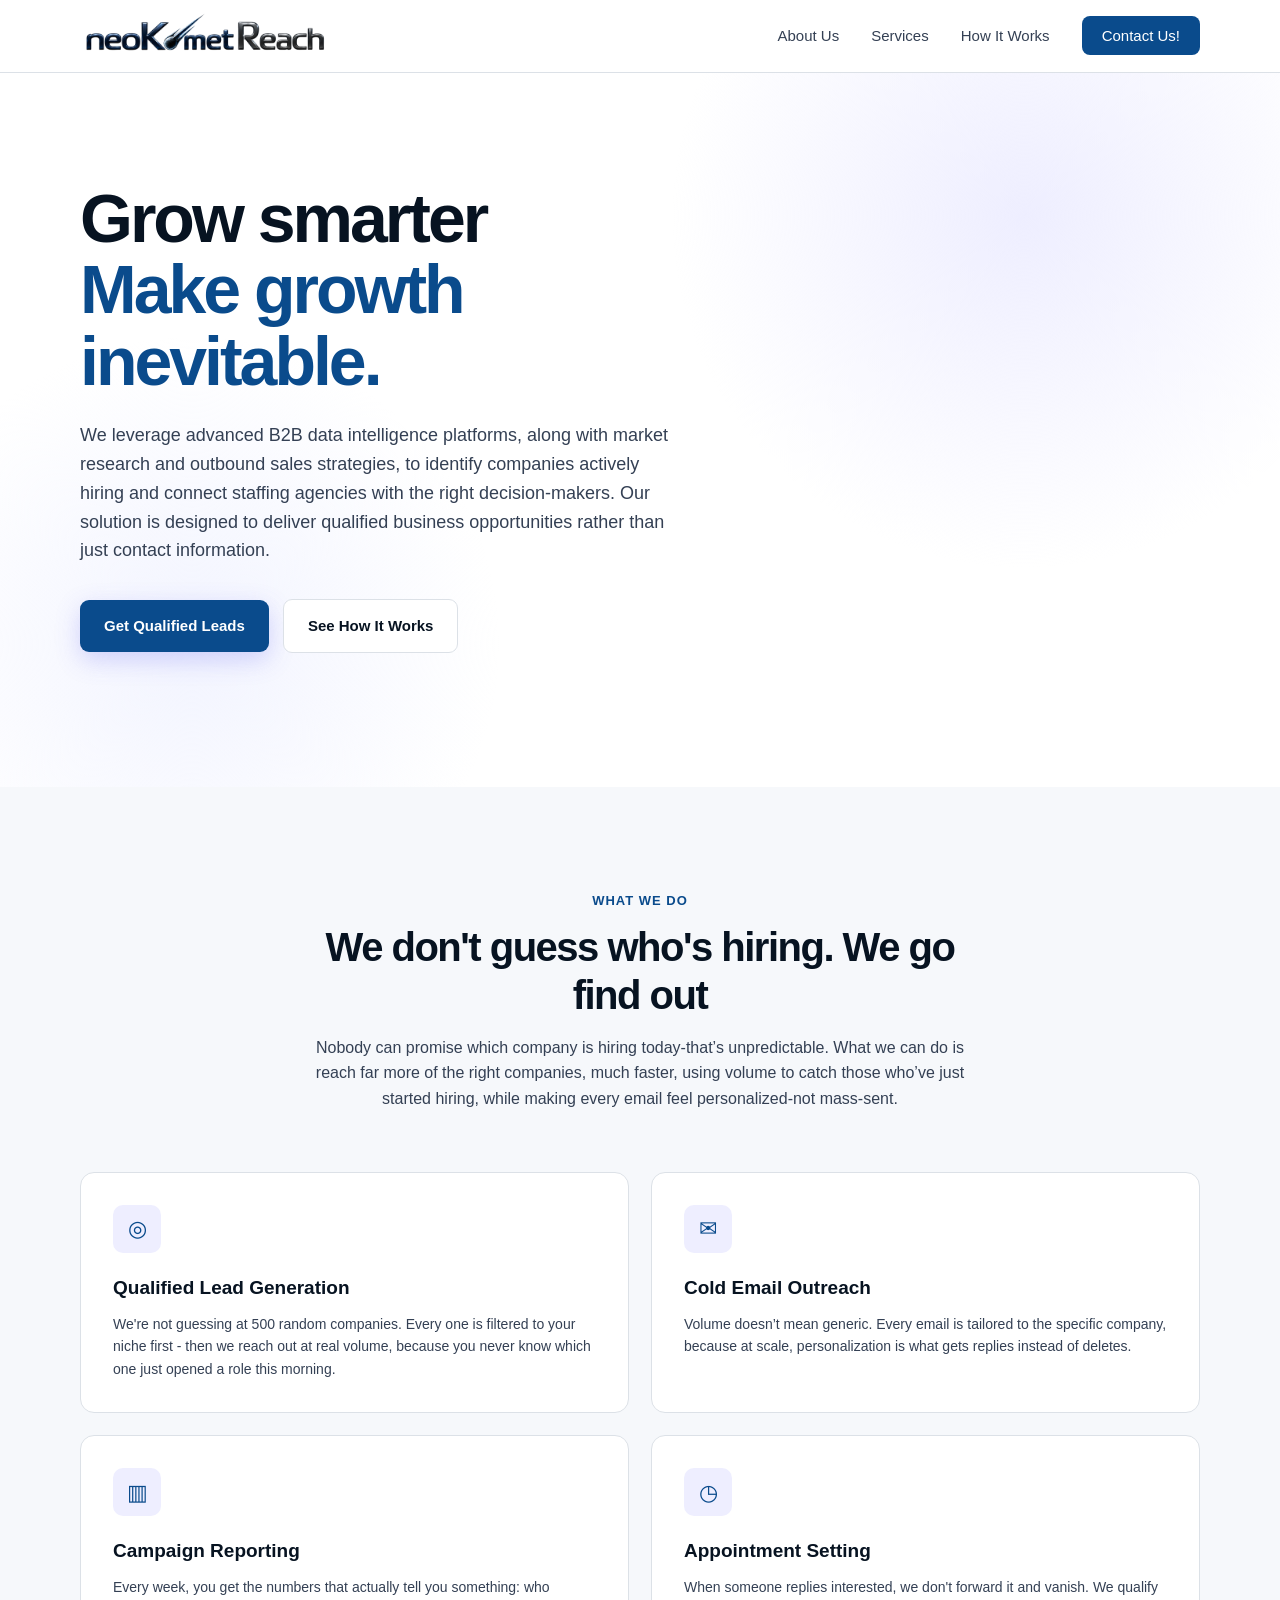
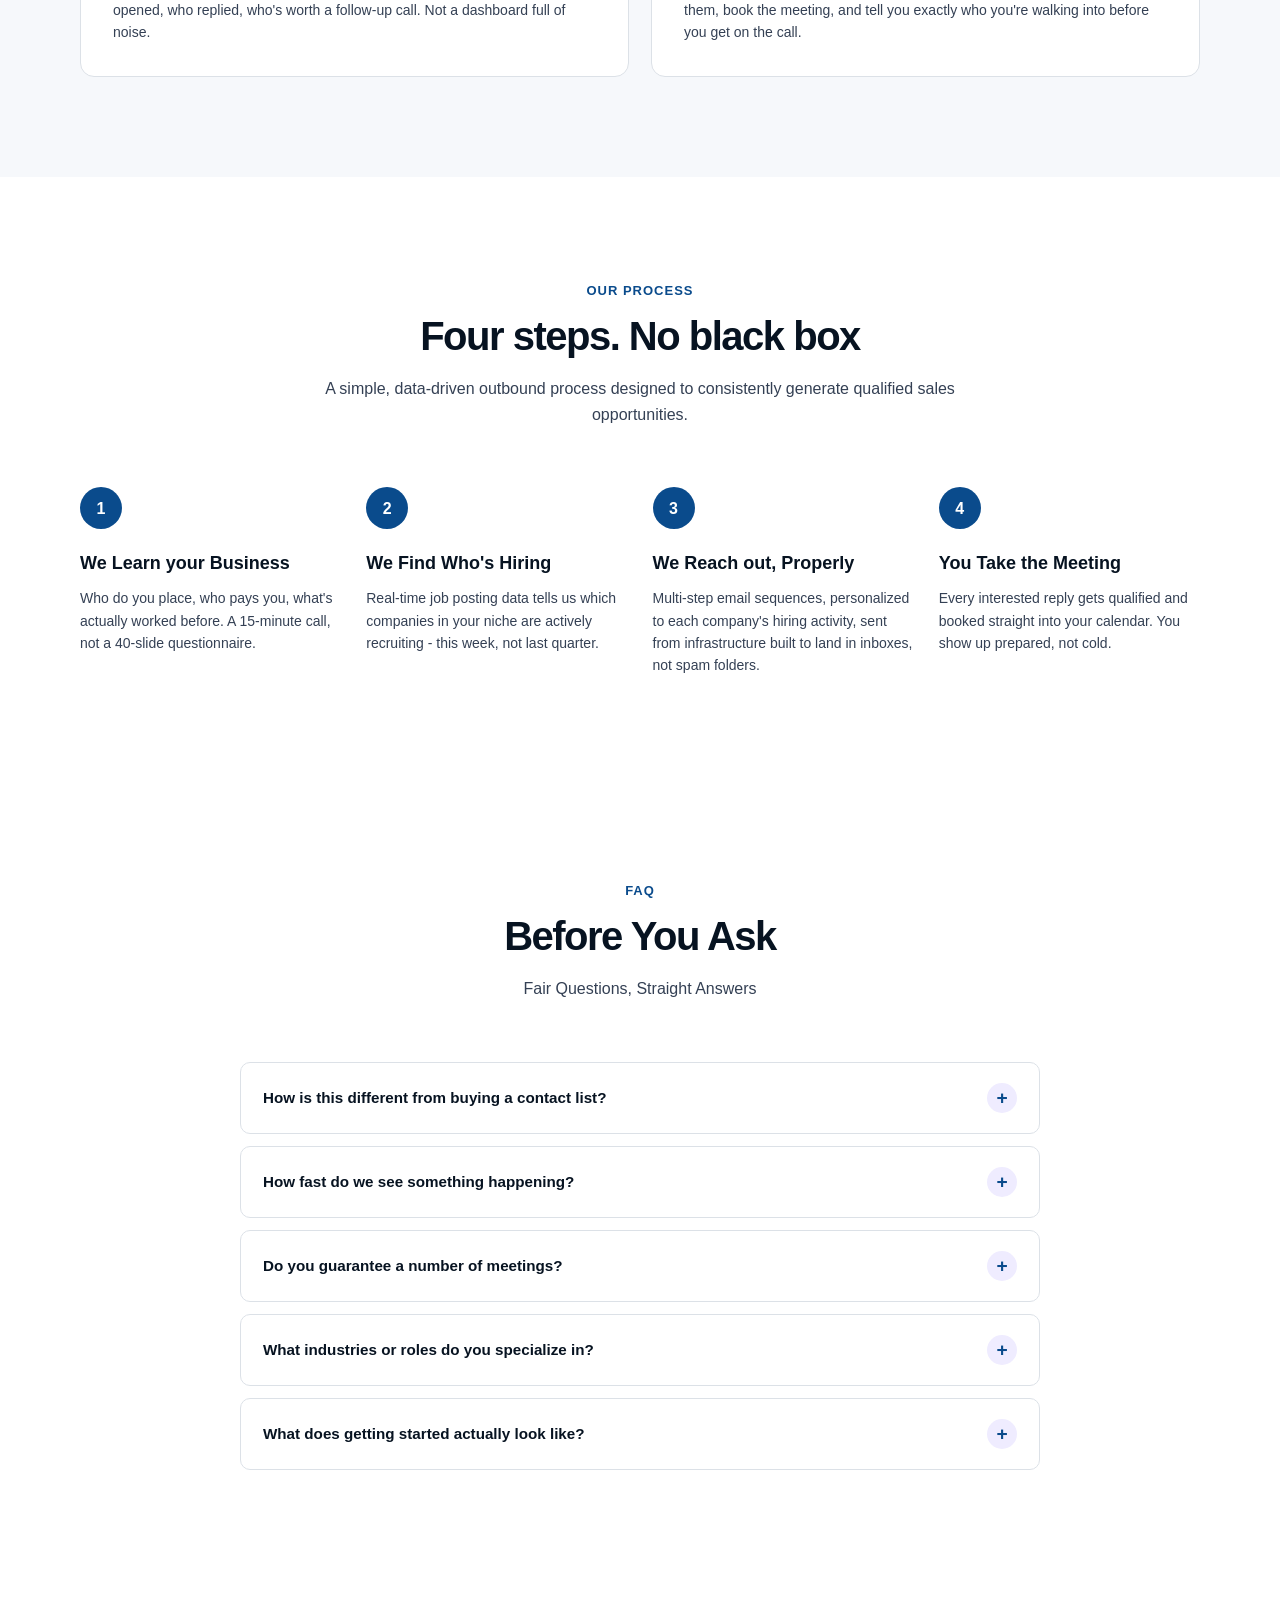
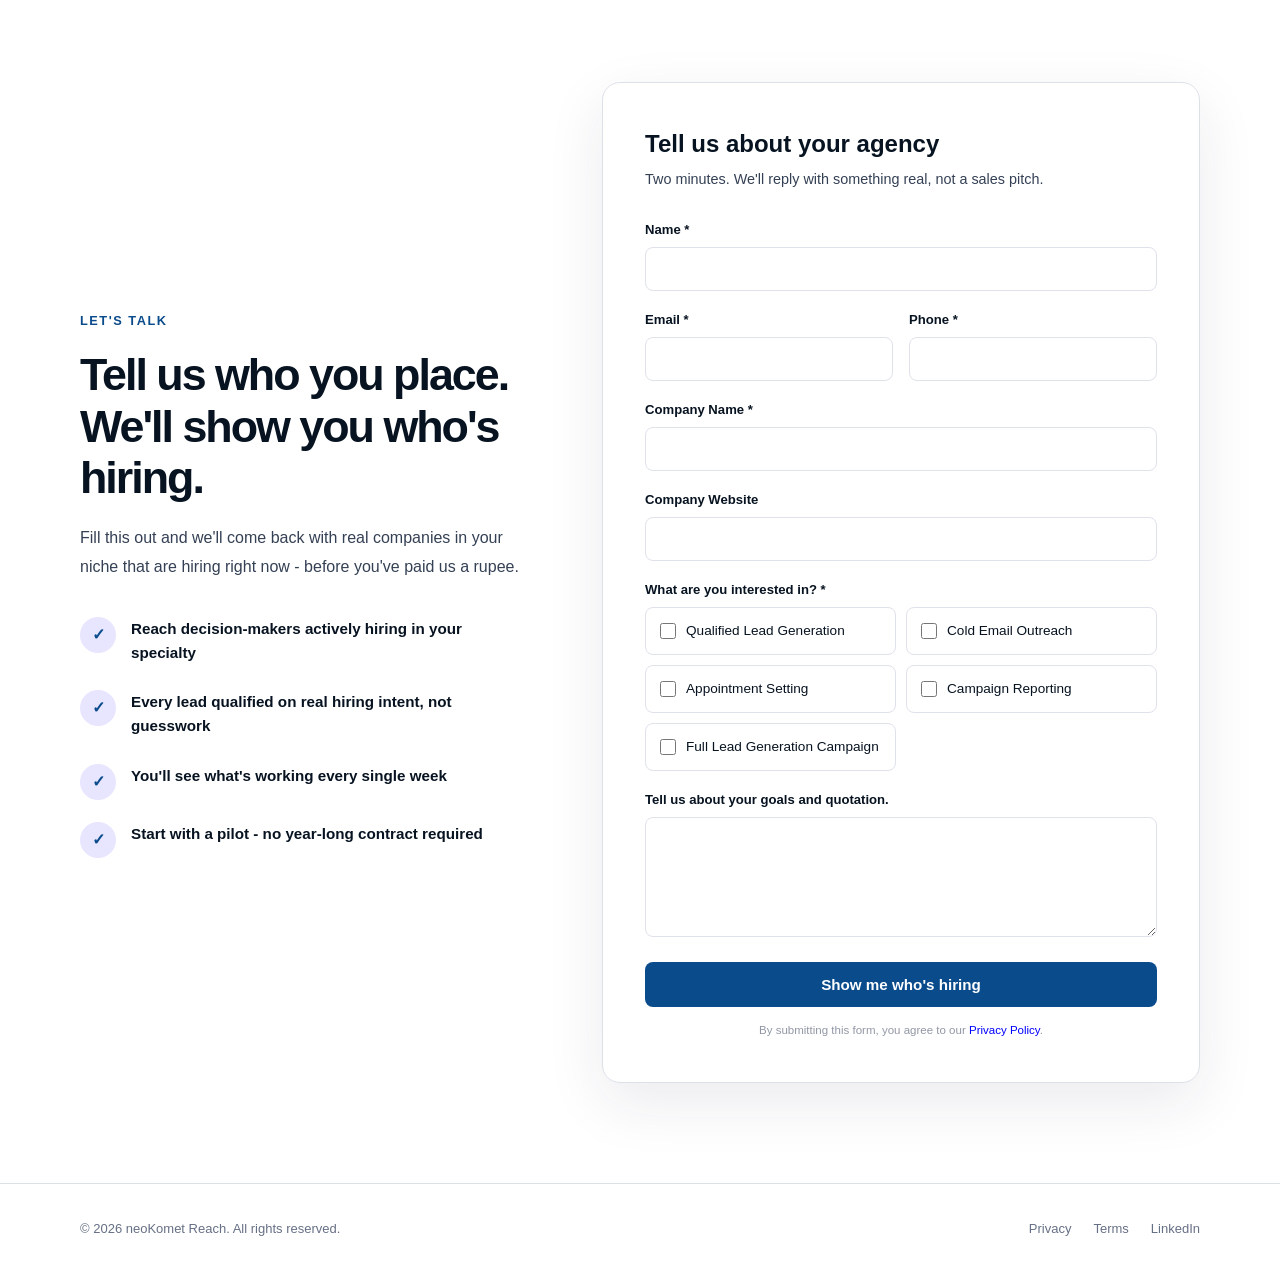
==== index.html @ 790ad37f "de-AI" ====
<!DOCTYPE html>
<html lang="en">
<head>
  <meta charset="UTF-8" />
  <meta name="viewport" content="width=device-width, initial-scale=1.0" />
  <meta
    name="description"
    content="neoKomet helps businesses generate qualified leads, book more meetings, and build predictable sales pipelines."
  />

  <title>neoKomet Reach</title>
  <link rel="icon" href="images/icon.png">
  <link rel="stylesheet" href="styles.css">

</head>

<body>

  <!-- NAVIGATION -->
  <header>
    <div class="container navbar">

      <a href="#" class="logo">
        <img src="images/Logo.png" alt="neoKomet Reach">
      </a>

      <ul class="nav-links">
        <li><a href="about.html">About Us</a></li>
        <li><a href="#services">Services</a></li>
        <li><a href="#process">How It Works</a></li>
        <li><a href="#contact" class="nav-button">Contact Us!</a></li>
      </ul>

    </div>
  </header>


  <!-- HERO -->
  <main>

    <section class="hero">
      <div class="container hero-grid">

        <div class="hero-content">


          <h1>
            Grow smarter
            <br>
            <span>Make growth inevitable.</span>
          </h1>

          <p class="hero-description">
            We leverage advanced B2B data intelligence platforms, along with market 
            research and outbound sales strategies, to identify companies actively hiring and connect staffing 
            agencies with the right decision-makers. Our solution is designed to deliver qualified business 
            opportunities rather than just contact information. 
          </p>

          <div class="hero-buttons">

            <a href="#contact" class="btn btn-primary">
              Get Qualified Leads 
            </a>

            <a href="#process" class="btn btn-secondary">
              See How It Works
            </a>

          </div>

          <!-- <div class="hero-points">
            <span>Qualified prospects</span>
            <span>Targeted outreach</span>
            <span>More sales meetings</span>
          </div> -->

        </div>




      </div>
    </section>



    <!-- SERVICES -->

    <section class="services" id="services">

      <div class="container">

        <div class="section-heading">
          <span>What We Do</span>

          <h2>
            We don't guess who's hiring. We go find out
          </h2>

          <p>
            Nobody can promise which company is hiring today-that’s unpredictable. 
            What we can do is reach far more of the right companies, much faster, using volume to catch those who’ve just started hiring, 
            while making every email feel personalized-not mass-sent.

          </p>
        </div>


        <div class="service-grid">

          <div class="service-card">
            <div class="service-icon">◎</div>

            <h3>Qualified Lead Generation</h3>

            <p>
              We're not guessing at 500 random companies. 
              Every one is filtered to your niche first - then we reach out at real volume, 
              because you never know which one just opened a role this morning.

            </p>
          </div>


          <div class="service-card">
            <div class="service-icon">✉</div>

            <h3>Cold Email Outreach</h3>

            <p>
              Volume doesn’t mean generic. Every email is tailored to the specific company, because at scale, personalization is what gets replies instead of deletes.

            </p>
          </div>


          <div class="service-card">
            <div class="service-icon">▥</div>

            <h3>Campaign Reporting</h3>

            <p>
              Every week, you get the numbers that actually tell you something: who opened, who replied, who's worth a follow-up call. 
              Not a dashboard full of noise.
            </p>
          </div>


          <div class="service-card">
            <div class="service-icon">◷</div>

            <h3>Appointment Setting</h3>

            <p>
              When someone replies interested, we don't forward it and vanish. 
              We qualify them, book the meeting, and tell you exactly who you're walking into before you get on the call.
            </p>
          </div>


        </div>

      </div>

    </section>


    <!-- PROCESS -->

    <section id="process">

      <div class="container">

        <div class="section-heading">

          <span>Our Process</span>

          <h2>
            Four steps. No black box
          </h2>

          <p>
            A simple, data-driven outbound process designed
            to consistently generate qualified sales opportunities.
          </p>

        </div>


        <div class="process-grid">

          <div class="process-card">
            <div class="step">1</div>

            <h3>We Learn your Business</h3>

            <p>
              Who do you place, who pays you, what's actually worked before. 
              A 15-minute call, not a 40-slide questionnaire.
            </p>
          </div>


          <div class="process-card">
            <div class="step">2</div>

            <h3>We Find Who's Hiring</h3>

            <p>
              Real-time job posting data tells us which companies in your niche are 
              actively recruiting - this week, not last quarter.
            </p>
          </div>


          <div class="process-card">
            <div class="step">3</div>

            <h3>We Reach out, Properly</h3>

            <p>
              Multi-step email sequences, personalized to each company's hiring activity, 
              sent from infrastructure built to land in inboxes, not spam folders.
            </p>
          </div>


          <div class="process-card">
            <div class="step">4</div>

            <h3>You Take the Meeting</h3>

            <p>
              Every interested reply gets qualified and booked straight into your calendar. 
              You show up prepared, not cold.
          </div>

        </div>

      </div>

    </section>



        <!-- FAQ -->
    <section class="faq-section" id="faq">

    <div class="container">

        <div class="section-heading">
        <span>FAQ</span>

        <h2>Before You Ask</h2>

        <p>
            Fair Questions, Straight Answers
        </p>
        </div>


        <div class="faq-container">

        <!-- FAQ 1 -->
        <div class="faq-item">

            <button class="faq-question">
            <span>How is this different from buying a contact list?</span>
            <span class="faq-icon">+</span>
            </button>

            <div class="faq-answer">
            <p>
                A contact list tells you a company exists. 
                We tell you a company is hiring right now, verify the right person to talk to, and run the outreach that gets them to reply. 
                You get conversations, not spreadsheets.
            </p>
            </div>

        </div>


        <!-- FAQ 2 -->
        <div class="faq-item">

            <button class="faq-question">
            <span>How fast do we see something happening?</span>
            <span class="faq-icon">+</span>
            </button>

            <div class="faq-answer">
            <p>
                Replies usually start in the second week. By week three you'll know whether this niche and message are working
                 - the data doesn't lie, and neither do we.
            </p>
            </div>

        </div>


        <!-- FAQ 3 -->
        <div class="faq-item">

            <button class="faq-question">
            <span>Do you guarantee a number of meetings?</span>
            <span class="faq-icon">+</span>
            </button>

            <div class="faq-answer">
            <p>
                We don't guarantee specific outcomes, since results depend on your niche, offer, and market conditions - 
                but every campaign is built around clear reporting so you always know exactly what's working and why.
            </p>
            </div>

        </div>


        <!-- FAQ 4 -->
        <div class="faq-item">

            <button class="faq-question">
            <span>What industries or roles do you specialize in?</span>
            <span class="faq-icon">+</span>
            </button>

            <div class="faq-answer">
            <p>
                We work with staffing and recruitment agencies across specialties - IT, healthcare, finance, engineering, general staffing, etc. 
                We tailor targeting to your exact niche during onboarding.
            </p>
            </div>

        </div>


        <!-- FAQ 5 -->
        <div class="faq-item">

            <button class="faq-question">
            <span>What does getting started actually look like?</span>
            <span class="faq-icon">+</span>
            </button>

            <div class="faq-answer">
            <p>
                One call to understand what you place and who you sell to. 
                Then we're live within a day or two - not a week or month of onboarding calls.
            </p>
            </div>

        </div>




    </section>



    <!-- INQUIRY SECTION -->
    <section class="inquiry-section" id="contact">
        <div class="container">

            <div class="inquiry-wrapper">

            <!-- LEFT SIDE -->
                <div class="inquiry-content">

                    <span class="inquiry-label">LET'S TALK</span>

                    <h2>Tell us who you place. We'll show you who's hiring.</h2>

                    <p>
                      Fill this out and we'll come back with real companies in your niche that are hiring right now - before you've paid us a rupee.
                    </p>

                    <div class="inquiry-benefits">

                        <div class="benefit-item">
                            <div class="benefit-icon">✓</div>
                            <div>
                            <strong>Reach decision-makers actively hiring in your specialty</strong>
                            </div>
                        </div>

                        <div class="benefit-item">
                            <div class="benefit-icon">✓</div>
                            <div>
                            <strong>Every lead qualified on real hiring intent, not guesswork</strong>
                            </div>
                        </div>

                        <div class="benefit-item">
                            <div class="benefit-icon">✓</div>
                            <div>
                            <strong>You'll see what's working every single week</strong>
                            </div>
                        </div>

                        <div class="benefit-item">
                            <div class="benefit-icon">✓</div>
                            <div>
                            <strong>Start with a pilot - no year-long contract required</strong>
                            </div>
                        </div>


                    </div>

                </div>


            <!-- RIGHT SIDE - FORM -->
            <div class="inquiry-form-card">

                <h3>Tell us about your agency</h3>

                <p class="form-intro">
                Two minutes. We'll reply with something real, not a sales pitch.
                </p>

                <form id="inquiryForm"
                action="https://docs.google.com/forms/d/e/1FAIpQLSekD2HyAVWfI2GnE9abCpniQWJWKfNcaqggzM3Xjg9io1hKCw/formResponse"
                method="POST"
                target="hidden_iframe"
                >
                <iframe
                name="hidden_iframe"
                id="hidden_iframe"
                style="display: none;"
                ></iframe>


                <div class="form-group">
                  <label for="firstName">Name *</label>
                  <input
                      type="text"
                      id="firstName"
                      name="entry.2005620554"
                      required
                  />
                </div>



                <div class="form-row">
                    
                    <div class="form-group">
                        <label for="email">Email *</label>
                        <input
                            type="email"
                            id="email"
                            name="entry.1045781291"
                            required
                        />
                    </div>

                    <div class="form-group">
                        <label for="phone">Phone *</label>
                        <input
                            type="phone"
                            id="phone"
                            name="entry.1065046570"
                            required
                        />
                    </div>


                </div>


                <div class="form-group">
                    <label for="company">Company Name *</label>
                    <input
                        type="text"
                        id="company"
                        name="entry.1166974658"
                        required
                    />
                </div>



                <div class="form-group">
                    <label for="website">Company Website</label>
                    <input
                        type="text"
                        id="website"
                        name="entry.839337160"
                    />
                </div>




                <div class="form-group">

                    <label>
                        What are you interested in? *
                    </label>

                    <div class="service-options">

                        <label class="service-checkbox">
                        <input
                            type="checkbox"
                            name="entry.1622959440"
                            value="Qualified Lead Generation"
                        >
                        <span>Qualified Lead Generation</span>
                        </label>

                        <label class="service-checkbox">
                        <input
                            type="checkbox"
                            name="entry.1622959440"
                            value="Cold Email Outreach"
                        >
                        <span>Cold Email Outreach</span>
                        </label>

                        <label class="service-checkbox">
                        <input
                            type="checkbox"
                            name="entry.1622959440"
                            value="Appointment Setting"
                        >
                        <span>Appointment Setting</span>
                        </label>

                        <label class="service-checkbox">
                        <input
                            type="checkbox"
                            name="entry.1622959440"
                            value="Campaign Reporting"
                        >
                        <span>Campaign Reporting</span>
                        </label>

                        <label class="service-checkbox">
                        <input
                            type="checkbox"
                            name="entry.1622959440"
                            value="Full Lead Generation Campaign"
                        >
                        <span>Full Lead Generation Campaign</span>
                        </label>

                        <!-- <label class="service-checkbox">
                        <input
                            type="checkbox"
                            name="entry.1622959440"
                            value="Other"
                        >
                        <span>Other</span>
                        </label> -->

                    </div>

                </div>

                <div class="form-group">

                    <label for="message">
                    Tell us about your goals and quotation.
                    </label>

                    <textarea
                    id="message"
                    name="entry.1856564390"
                    rows="5"
                    ></textarea>

                </div>


                <button type="submit" class="form-submit">
                    Show me who's hiring
                </button>

                <p class="form-privacy">
                    By submitting this form, you agree to our <a style="color: blue;" href="privacypolicy.html">Privacy Policy</a>.
                </p>

                </form>
                <div id="formSuccess" class="form-success">

                  <div class="success-icon">
                    ✓
                  </div>

                  <h3>Inquiry received!</h3>

                  <p>
                    Thank you for reaching out. We've received your inquiry
                    and will get back to you shortly.
                  </p>

                </div>

            </div>

            </div>

        </div>
    </section>

  </main>


  <!-- FOOTER -->

  <footer>

    <div class="container footer-content">

      <div>
        © 2026 neoKomet Reach. All rights reserved.
      </div>

      <div class="footer-links">
        <a href="privacypolicy.html">Privacy</a>
        <a href="terms.html">Terms</a>
        <a href="#">LinkedIn</a>
      </div>

    </div>

  </footer>

  <script src="script.js"></script>

</body>
</html>
---- styles.css ----
* {
  margin: 0;
  padding: 0;
  box-sizing: border-box;
}

:root {
  --primary: #0A4B8C;
  --primary-dark: #062F5A;
  --secondary: #071321;
  --text: #344054;
  --light-text: #667085;
  --background: #FFFFFF;
  --light-background: #F6F8FB;
  --border: #DCE1E7;
  --accent: #A8B0B8;
  --success: #12B76A;
  --white: #ffffff;
}

html {
  scroll-behavior: smooth;
}

body {
  opacity: 0;
  animation: pageFadeIn 1s cubic-bezier(0.22, 1, 0.36, 1) forwards;
}

@keyframes pageFadeIn {
  from {
    opacity: 0;
    transform: translateY(30px);
  }

  to {
    opacity: 1;
    transform: translateY(0);
  }
}

body {
  font-family: Inter, Arial, Helvetica, sans-serif;
  color: var(--secondary);
  background: var(--background);
  line-height: 1.6;
}

a {
  text-decoration: none;
  color: inherit;
}

.container {
  width: min(1120px, 90%);
  margin: auto;
}

/* ---------------- NAVBAR ---------------- */
.logo {
    display: flex;
    align-items: center;
}

.logo img {
    width: 250px;
    height: auto;
    display: block;
}

header {
  position: sticky;
  top: 0;
  z-index: 1000;
  background: rgba(255, 255, 255, 0.95);
  backdrop-filter: blur(10px);
  border-bottom: 1px solid var(--border);
}

.navbar {
  height: 72px;
  display: flex;
  align-items: center;
  justify-content: space-between;
}

.logo {
  font-size: 24px;
  font-weight: 800;
  letter-spacing: -1px;
}

.logo span {
  color: var(--primary);
}

.nav-links {
  display: flex;
  align-items: center;
  gap: 32px;
  list-style: none;
}

.nav-links a {
  font-size: 15px;
  color: var(--text);
  font-weight: 500;
  transition: 0.2s;
}

.nav-links a:hover {
  color: var(--primary);
}

.nav-button {
  padding: 11px 20px;
  border-radius: 8px;
  background: var(--primary);
  color: white !important;
}

.nav-button:hover {
  background: var(--primary-dark);
}

/* ---------------- HERO ---------------- */

.hero {
  padding: 110px 0 100px;
  overflow: hidden;
  background:
    radial-gradient(circle at 80% 20%, #eeeeff 0%, transparent 30%),
    radial-gradient(circle at 15% 80%, #f2f4ff 0%, transparent 25%);
}

.hero-grid {
  display: grid;
  align-items: center;
}

.eyebrow {
  display: inline-flex;
  align-items: center;
  gap: 8px;
  background: #eeeeff;
  color: var(--primary);
  border-radius: 30px;
  padding: 7px 14px;
  font-size: 13px;
  font-weight: 700;
  margin-bottom: 22px;
}

.hero h1 {
  font-size: clamp(44px, 6vw, 68px);
  line-height: 1.05;
  letter-spacing: -3px;
  max-width: 680px;
  margin-bottom: 24px;
}

.hero h1 span {
  color: var(--primary);
}

.hero-description {
  color: var(--text);
  font-size: 18px;
  max-width: 590px;
  margin-bottom: 34px;
}

.hero-buttons {
  display: flex;
  align-items: center;
  gap: 14px;
  margin-bottom: 34px;
}

.btn {
  display: inline-block;
  padding: 14px 24px;
  border-radius: 9px;
  font-size: 15px;
  font-weight: 700;
  transition: 0.2s;
}

.btn-primary {
  background: var(--primary);
  color: white;
  box-shadow: 0 8px 25px rgba(91, 92, 240, 0.25);
}

.btn-primary:hover {
  background: var(--primary-dark);
  transform: translateY(-2px);
}

.btn-secondary {
  border: 1px solid var(--border);
  background: white;
}

.btn-secondary:hover {
  background: #f9fafb;
}

.hero-points {
  display: flex;
  flex-wrap: wrap;
  gap: 18px;
  color: var(--light-text);
  font-size: 14px;
}

.hero-points span::before {
  content: "✓";
  color: var(--success);
  font-weight: 800;
  margin-right: 7px;
}

/* ---------------- LOGOS ---------------- */

.trusted {
  padding: 45px 0;
  border-bottom: 1px solid var(--border);
}

.trusted p {
  text-align: center;
  color: var(--light-text);
  font-size: 13px;
  font-weight: 600;
  text-transform: uppercase;
  letter-spacing: 1px;
  margin-bottom: 25px;
}

.logos {
  display: flex;
  justify-content: center;
  flex-wrap: wrap;
  gap: 60px;
  color: #98a2b3;
  font-size: 19px;
  font-weight: 800;
}

/* ---------------- GENERAL SECTIONS ---------------- */

section {
  padding: 100px 0;
}

.section-heading {
  max-width: 650px;
  margin: 0 auto 60px;
  text-align: center;
}

.section-heading span {
  color: var(--primary);
  font-size: 13px;
  font-weight: 800;
  text-transform: uppercase;
  letter-spacing: 1px;
}

.section-heading h2 {
  font-size: 40px;
  letter-spacing: -1.5px;
  line-height: 1.2;
  margin: 10px 0 16px;
}

.section-heading p {
  color: var(--text);
}

/* ---------------- SERVICES ---------------- */

.services {
  background: var(--light-background);
}

.service-grid {
  display: grid;
  grid-template-columns: repeat(2, 1fr);
  gap: 22px;
}

.service-card {
  background: white;
  padding: 32px;
  border: 1px solid var(--border);
  border-radius: 14px;
  transition: 0.25s;
}

.service-card:hover {
  transform: translateY(-5px);
  box-shadow: 0 15px 40px rgba(16, 24, 40, 0.08);
}

.service-icon {
  width: 48px;
  height: 48px;
  border-radius: 10px;
  background: #eeeeff;
  color: var(--primary);
  display: flex;
  align-items: center;
  justify-content: center;
  font-size: 22px;
  margin-bottom: 20px;
}

.service-card h3 {
  font-size: 19px;
  margin-bottom: 10px;
}

.service-card p {
  color: var(--text);
  font-size: 14px;
}

/* ---------------- PROCESS ---------------- */

.process-grid {
  display: grid;
  grid-template-columns: repeat(4, 1fr);
  gap: 25px;
}

.process-card {
  position: relative;
}

.step {
  width: 42px;
  height: 42px;
  border-radius: 50%;
  background: var(--primary);
  color: white;
  display: flex;
  align-items: center;
  justify-content: center;
  font-weight: 800;
  margin-bottom: 20px;
}

.process-card h3 {
  font-size: 18px;
  margin-bottom: 9px;
}

.process-card p {
  color: var(--text);
  font-size: 14px;
}

/* ---------------- RESULTS ---------------- */

.results {
  background: var(--secondary);
  color: white;
}

.results .section-heading p {
  color: #98a2b3;
}

.results-grid {
  display: grid;
  grid-template-columns: repeat(4, 1fr);
  text-align: center;
  gap: 20px;
}

.result h3 {
  font-size: 45px;
  color: #a9aaff;
  letter-spacing: -2px;
}

.result p {
  color: #98a2b3;
  font-size: 14px;
}


/* ==============================
FOUNDERS
============================== */

.founders-section {
background: var(--white);
}

.founders-grid {
display: grid;
grid-template-columns: repeat(3, 1fr);
gap: 25px;
}

.founder-card {
background: var(--white);
border: 1px solid var(--border);
border-radius: 16px;
overflow: hidden;

transition:
transform 0.25s ease,
box-shadow 0.25s ease;
}

.founder-card:hover {
transform: translateY(-5px);
box-shadow: 0 18px 40px rgba(20, 20, 60, 0.08);
}

.founder-image {
width: 100%;
height: 310px;
overflow: hidden;
background: var(--light);
}

.founder-image img {
width: 100%;
height: 100%;
object-fit: cover;
object-position: center;
}

.founder-info {
padding: 25px;
}

.founder-info h3 {
font-size: 1.2rem;
margin-bottom: 3px;
}

.founder-role {
display: block;

color: var(--primary);

font-size: 0.82rem;
font-weight: 700;

margin-bottom: 14px;
}

.founder-info p {
color: var(--text);
font-size: 0.88rem;
line-height: 1.7;

margin-bottom: 18px;
}


.linkedin-icon {
  display: inline-flex;
  align-items: center;
  justify-content: center;

  color: #667085;

  transition:
    color 0.3s ease,
    transform 0.3s ease;
}

.linkedin-icon svg {
  width: 24px;
  height: 24px;

  fill: currentColor;
}

/* Hover */
.linkedin-icon:hover {
  color: #0A66C2;
  transform: translateY(-2px);
}

/* ==============================
   FAQ
============================== */

.faq-section {
  background: var(--light);
}

.faq-container {
  max-width: 800px;
  margin: 0 auto;
}

.faq-item {
  background: var(--white);

  border: 1px solid var(--border);
  border-radius: 10px;

  margin-bottom: 12px;

  overflow: hidden;
}

.faq-question {
  width: 100%;

  display: flex;
  justify-content: space-between;
  align-items: center;
  gap: 20px;

  padding: 20px 22px;

  border: none;
  background: transparent;

  color: var(--dark);

  font-family: inherit;
  font-size: 0.95rem;
  font-weight: 650;

  text-align: left;

  cursor: pointer;
}

.faq-question:hover {
  color: var(--primary);
}

.faq-icon {
  flex-shrink: 0;

  width: 30px;
  height: 30px;

  display: grid;
  place-items: center;

  border-radius: 50%;

  background: #efecff;
  color: var(--primary);

  font-size: 1.2rem;

  transition: transform 0.3s ease;
}

.faq-answer {
  max-height: 0;
  overflow: hidden;

  transition: max-height 0.35s ease;
}

.faq-answer p {
  padding: 0 22px 22px;

  color: var(--text);

  font-size: 0.9rem;
  line-height: 1.7;
}

.faq-item.active .faq-icon {
  transform: rotate(45deg);
}

.faq-item.active {
  border-color: #d9d4ff;
}

/* ==============================
INQUIRY SECTION
============================== */

.inquiry-section {
padding: 100px 0;
background:
radial-gradient(circle at 5% 10%, #ece9ff 0, transparent 28%),
radial-gradient(circle at 95% 90%, #e1fafa 0, transparent 25%),
var(--light);
}

.inquiry-wrapper {
display: grid;
grid-template-columns: 0.85fr 1.15fr;
gap: 80px;
align-items: center;
}


/* LEFT CONTENT */

.inquiry-label {
display: inline-block;
color: var(--primary);
font-size: 0.8rem;
font-weight: 800;
letter-spacing: 1.5px;
margin-bottom: 18px;
}

.inquiry-content h2 {
font-size: 2.8rem;
line-height: 1.15;
letter-spacing: -2px;
margin-bottom: 20px;
}

.inquiry-content > p {
color: var(--text);
font-size: 1rem;
line-height: 1.8;
margin-bottom: 35px;
}


/* BENEFITS */

.inquiry-benefits {
display: flex;
flex-direction: column;
gap: 22px;
}

.benefit-item {
display: flex;
align-items: flex-start;
gap: 15px;
}

.benefit-icon {
flex-shrink: 0;

width: 36px;
height: 36px;

display: grid;
place-items: center;

border-radius: 50%;

background: #e8e5ff;
color: var(--primary);

font-weight: 800;
}

.benefit-item strong {
display: block;
font-size: 0.95rem;
margin-bottom: 3px;
}

.benefit-item span {
color: var(--text);
font-size: 0.86rem;
}


/* FORM CARD */

.inquiry-form-card {
background: var(--white);

padding: 42px;

border: 1px solid var(--border);
border-radius: 18px;

box-shadow:
0 20px 60px rgba(35, 30, 80, 0.09);
}

.inquiry-form-card h3 {
font-size: 1.5rem;
margin-bottom: 5px;
}

.form-intro {
color: var(--text);
font-size: 0.9rem;
margin-bottom: 28px;
}


/* FORM */

.form-row {
display: grid;
grid-template-columns: 1fr 1fr;
gap: 16px;
}

.form-group {
margin-bottom: 18px;
}

.form-group label {
display: block;

font-size: 0.82rem;
font-weight: 600;

margin-bottom: 7px;

color: var(--dark);
}

.form-group input,
.form-group select,
.form-group textarea {
width: 100%;

padding: 13px 14px;

font-family: inherit;
font-size: 0.9rem;

color: var(--dark);

background: var(--white);

border: 1px solid #dfe2eb;
border-radius: 8px;

outline: none;

transition:
border-color 0.2s ease,
box-shadow 0.2s ease;
}

.form-group input::placeholder,
.form-group textarea::placeholder {
color: #a0a5b3;
}

.form-group input:focus,
.form-group select:focus,
.form-group textarea:focus {
border-color: var(--primary);

box-shadow:
0 0 0 3px rgba(108, 92, 231, 0.1);
}

.form-group textarea {
resize: vertical;
min-height: 120px;
}

.service-options {
display: grid;
grid-template-columns: 1fr 1fr;
gap: 10px;
}

.service-checkbox {
display: flex !important;
align-items: center;
gap: 10px;

padding: 12px 14px;
margin: 0 !important;

border: 1px solid #dfe2eb;
border-radius: 8px;

background: var(--white);
cursor: pointer;

font-size: 0.85rem !important;
font-weight: 500 !important;

transition: 0.2s ease;
}

.service-checkbox:hover {
border-color: var(--primary);
background: #faf9ff;
}

.service-checkbox input {
width: 16px !important;
height: 16px;
margin: 0;

accent-color: var(--primary);
cursor: pointer;
}

.service-checkbox:has(input:checked) {
border-color: var(--primary);
background: #f4f2ff;
color: var(--primary);
}

/* SUBMIT BUTTON */

.form-submit {
width: 100%;

display: flex;
align-items: center;
justify-content: center;
gap: 10px;

padding: 14px 20px;

border: none;
border-radius: 8px;

background: var(--primary);
color: var(--white);

font-family: inherit;
font-size: 0.95rem;
font-weight: 700;

cursor: pointer;

transition:
background 0.2s ease,
transform 0.2s ease,
box-shadow 0.2s ease;
}

.form-submit:hover {
background: var(--primary-dark);

transform: translateY(-1px);

box-shadow:
0 8px 20px rgba(108, 92, 231, 0.25);
}

.form-submit span {
font-size: 1.2rem;
transition: transform 0.2s ease;
}

.form-submit:hover span {
transform: translateX(4px);
}

.form-success {
  display: none;
  text-align: center;
  padding: 40px 20px;
}

.form-success.show {
  display: block;
}

.success-icon {
  width: 55px;
  height: 55px;

  display: grid;
  place-items: center;

  margin: 0 auto 18px;

  border-radius: 50%;

  background: #e8f8ef;
  color: #20bf6b;

  font-size: 1.5rem;
  font-weight: 800;
}

.form-success h3 {
  margin-bottom: 8px;
}

.form-success p {
  color: var(--text);
  font-size: 0.9rem;
}


/* PRIVACY */

.form-privacy {
text-align: center;

margin-top: 14px;

color: #9297a5;

font-size: 0.72rem;
}

/* =========================================================
   ABOUT PAGE
   ========================================================= */


/* ---------------- ABOUT HERO ---------------- */

.about-hero {
  padding: 110px 0 100px;
  overflow: hidden;

  background:
    radial-gradient(
      circle at 85% 20%,
      #eeeeff 0%,
      transparent 32%
    ),
    radial-gradient(
      circle at 10% 80%,
      #f2f4ff 0%,
      transparent 28%
    );
}

.about-hero-content {
  max-width: 900px;
  margin: 0 auto;
  text-align: center;
}

.about-hero h1 {
  font-size: clamp(42px, 6vw, 66px);
  line-height: 1.08;
  letter-spacing: -3px;
  margin-bottom: 28px;
}

.about-hero h1 span {
  color: var(--primary);
}

.about-hero p {
  max-width: 720px;
  margin: 0 auto;
  color: var(--text);
  font-size: 18px;
  line-height: 1.8;
}


/* ---------------- OUR STORY ---------------- */

.about-story {
  background: var(--light-background);
}

.about-two-column {
  display: grid;
  grid-template-columns: 0.8fr 1.2fr;
  gap: 90px;
  align-items: start;
}

.about-section-label span {
  color: var(--primary);
  font-size: 13px;
  font-weight: 800;
  text-transform: uppercase;
  letter-spacing: 1px;
}

.about-section-label h2 {
  font-size: 42px;
  line-height: 1.15;
  letter-spacing: -1.8px;
  margin-top: 12px;
}

.about-text {
  color: var(--text);
  font-size: 16px;
  line-height: 1.85;
}

.about-text p {
  margin-bottom: 22px;
}

.story-highlight {
  color: var(--secondary);
  font-size: 24px;
  font-weight: 800;
  margin-top: 30px;
}


/* ---------------- APPROACH ---------------- */

.about-approach {
  background: white;
}

.about-principles {
  display: grid;
  grid-template-columns: repeat(3, 1fr);
  gap: 22px;
}

.about-card {
  position: relative;

  padding: 34px;

  background: white;

  border: 1px solid var(--border);
  border-radius: 16px;

  transition:
    transform 0.25s ease,
    box-shadow 0.25s ease,
    border-color 0.25s ease;
}

.about-card:hover {
  transform: translateY(-6px);

  border-color: #d9d4ff;

  box-shadow:
    0 18px 45px rgba(16, 24, 40, 0.08);
}

.about-card-number {
  color: var(--primary);
  font-size: 13px;
  font-weight: 800;
  letter-spacing: 1px;
  margin-bottom: 28px;
}

.about-card h3 {
  font-size: 20px;
  margin-bottom: 12px;
}

.about-card p {
  color: var(--text);
  font-size: 14px;
  line-height: 1.75;
}


/* ---------------- MISSION ---------------- */

.about-mission {
  padding: 100px 0;
  background: var(--secondary);
}

.mission-box {
  max-width: 850px;
  margin: 0 auto;
  text-align: center;
}

.mission-box > span {
  color: var(--primary);
  font-size: 13px;
  font-weight: 800;
  letter-spacing: 1.5px;
}

.mission-box h2 {
  color: white;

  font-size: clamp(34px, 5vw, 52px);
  line-height: 1.15;
  letter-spacing: -2px;

  margin: 18px 0 20px;
}

.mission-box p {
  color: #98a2b3;
  font-size: 18px;
}


/* ---------------- FUTURE ---------------- */

.about-future {
  background: white;
}

.about-future .about-text {
  max-width: 650px;
}

.about-cta {
  margin-top: 12px;
}


/* ---------------- FINAL CTA ---------------- */

.about-cta-section {
  padding: 90px 0;
  background: var(--light-background);
}

.about-cta-box {
  padding: 65px 40px;

  text-align: center;

  background: white;

  border: 1px solid var(--border);
  border-radius: 18px;

  box-shadow:
    0 15px 50px rgba(16, 24, 40, 0.06);
}

.about-cta-box > span {
  color: var(--primary);
  font-size: 13px;
  font-weight: 800;
  letter-spacing: 1.5px;
}

.about-cta-box h2 {
  font-size: 42px;
  letter-spacing: -1.5px;
  margin: 12px 0;
}

.about-cta-box p {
  color: var(--text);
  margin-bottom: 25px;
}


/* ---------------- FOOTER ---------------- */

footer {
border-top: 1px solid var(--border);
padding: 35px 0;
}

.footer-content {
display: flex;
justify-content: space-between;
align-items: center;
color: var(--light-text);
font-size: 13px;
}

.footer-links {
display: flex;
gap: 22px;
}

/* ---------------- MOBILE ---------------- */

@media (max-width: 900px) {
.nav-links li:not(:last-child) {
display: none;
}

.hero {
padding-top: 80px;
}

.hero-grid {
grid-template-columns: 1fr;
}

.hero h1 {
letter-spacing: -2px;
}

.service-grid {
grid-template-columns: 1fr 1fr;
}

.inquiry-wrapper {
grid-template-columns: 1fr;
gap: 45px;
}

.inquiry-content {
max-width: 650px;
}

.inquiry-content h2 {
font-size: 2.3rem;
}

.inquiry-form-card {
padding: 32px;
}

}

@media (max-width: 600px) {
.hero-buttons {
flex-direction: column;
align-items: stretch;
}

.hero-buttons .btn {
text-align: center;
}

.service-grid,
.process-grid,
.results-grid {
grid-template-columns: 1fr;
}

.section-heading h2,
.cta-box h2 {
font-size: 32px;
}

.footer-content {
flex-direction: column;
gap: 15px;
}

.inquiry-section {
padding: 70px 0;
}

.form-row {
grid-template-columns: 1fr;
gap: 0;
}

.inquiry-form-card {
padding: 25px 20px;
}

.inquiry-content h2 {
font-size: 2rem;
letter-spacing: -1px;
}

.service-options {
    grid-template-columns: 1fr;
}

.founders-grid {
    display: flex;
    flex-wrap: nowrap;

    gap: 16px;

    overflow-x: auto;
    overflow-y: hidden;

    /* Smooth touch scrolling */
    -webkit-overflow-scrolling: touch;

    /* Snap cards while scrolling */
    scroll-snap-type: x mandatory;

    /* Allow card shadow to remain visible */
    padding: 5px 20px 25px 5px;

    max-width: none;
    margin: 0;
  }


  /* Individual founder card */
  .founder-card {
    flex: 0 0 85%;

    scroll-snap-align: start;

    /* Prevent cards from shrinking */
    min-width: 0;
  }


  /* Founder image */
  .founder-image {
    height: 300px;
  }


  /* Hide scrollbar - Chrome, Safari, Edge */
  .founders-grid::-webkit-scrollbar {
    display: none;
  }


  /* Hide scrollbar - Firefox */
  .founders-grid {
    scrollbar-width: none;
  }

}

/* =========================================================
   ABOUT PAGE - RESPONSIVE
   ========================================================= */

@media (max-width: 900px) {

  .about-hero {
    padding: 85px 0 80px;
  }

  .about-two-column {
    grid-template-columns: 1fr;
    gap: 45px;
  }

  .about-section-label h2 {
    font-size: 36px;
  }

  .about-principles {
    grid-template-columns: 1fr;
  }

}


@media (max-width: 600px) {

  .about-hero {
    padding: 70px 0;
  }

  .about-hero h1 {
    font-size: 40px;
    letter-spacing: -1.8px;
  }

  .about-hero p {
    font-size: 16px;
  }

  .about-section-label h2 {
    font-size: 32px;
  }

  .about-text {
    font-size: 15px;
  }

  .about-card {
    padding: 28px;
  }

  .about-mission {
    padding: 75px 0;
  }

  .mission-box h2 {
    font-size: 34px;
    letter-spacing: -1px;
  }

  .mission-box p {
    font-size: 16px;
  }

  .about-cta-section {
    padding: 70px 0;
  }

  .about-cta-box {
    padding: 45px 25px;
  }

  .about-cta-box h2 {
    font-size: 32px;
  }

}
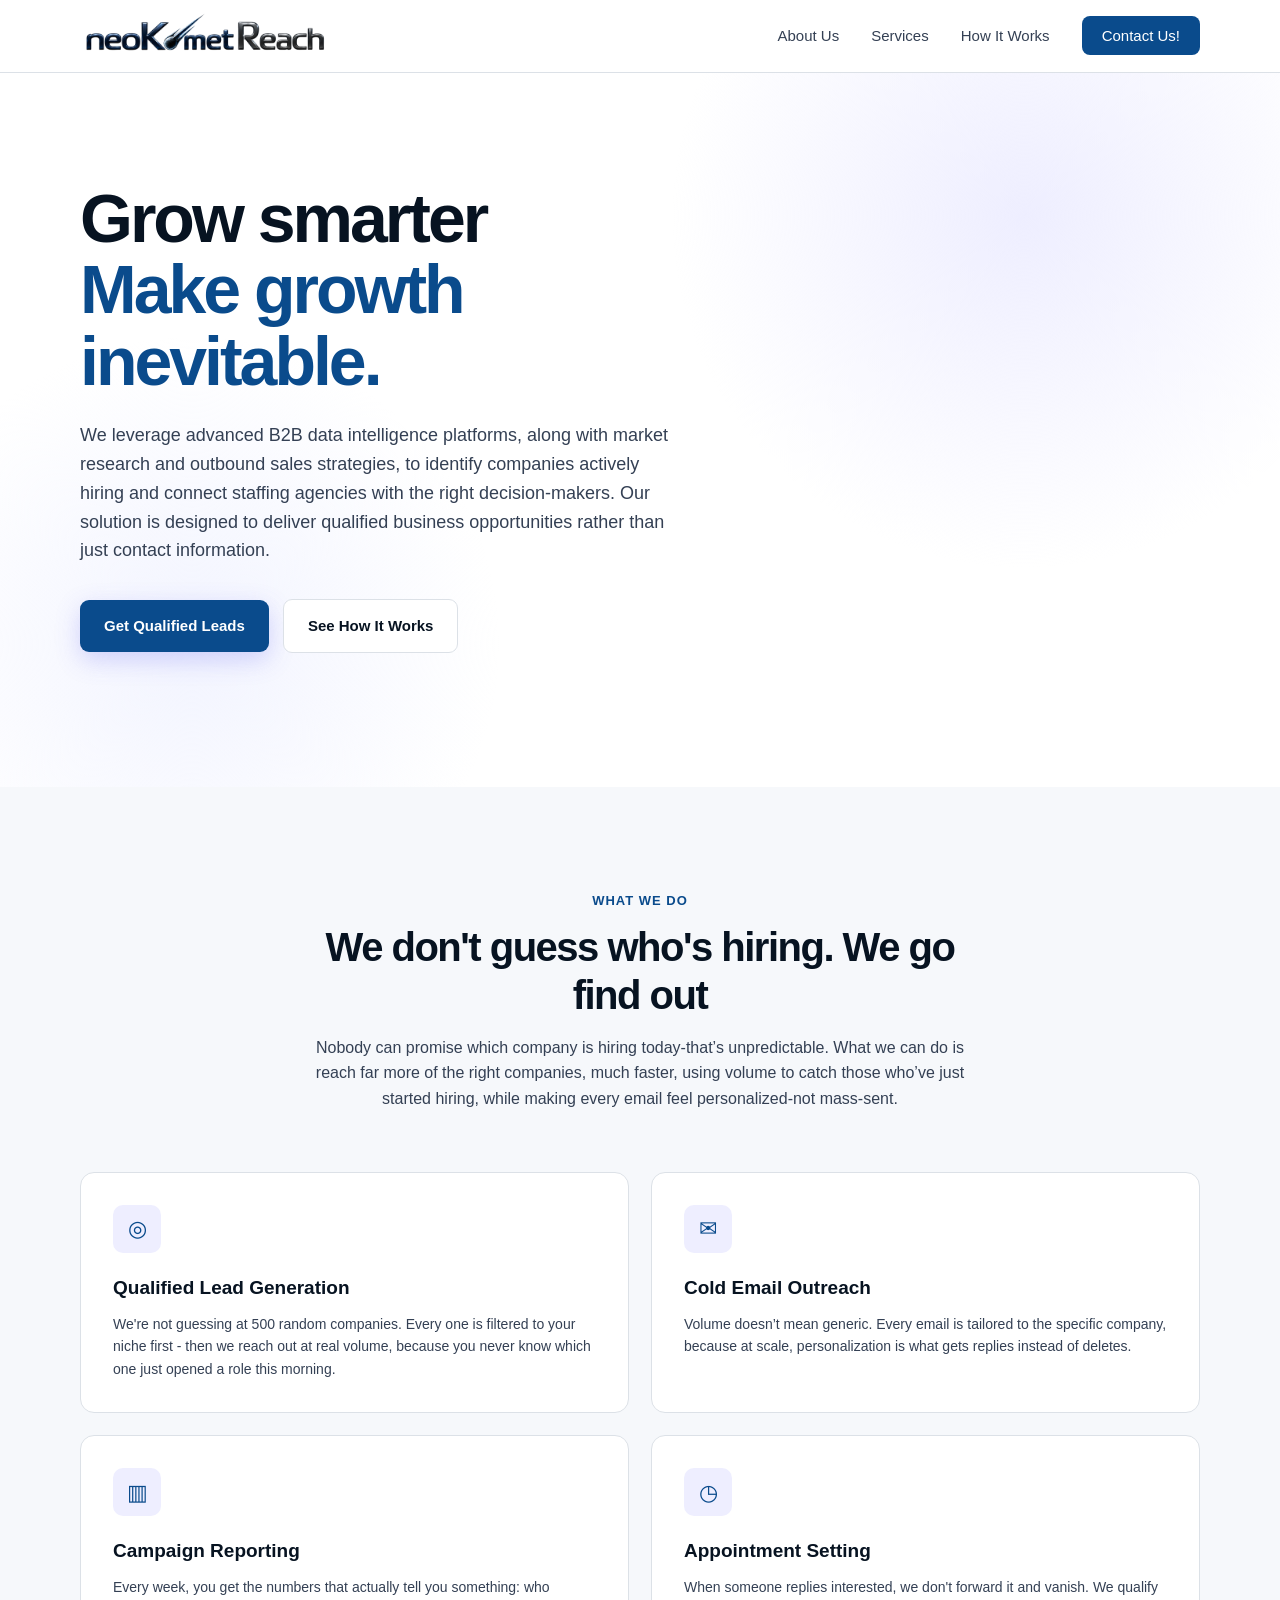
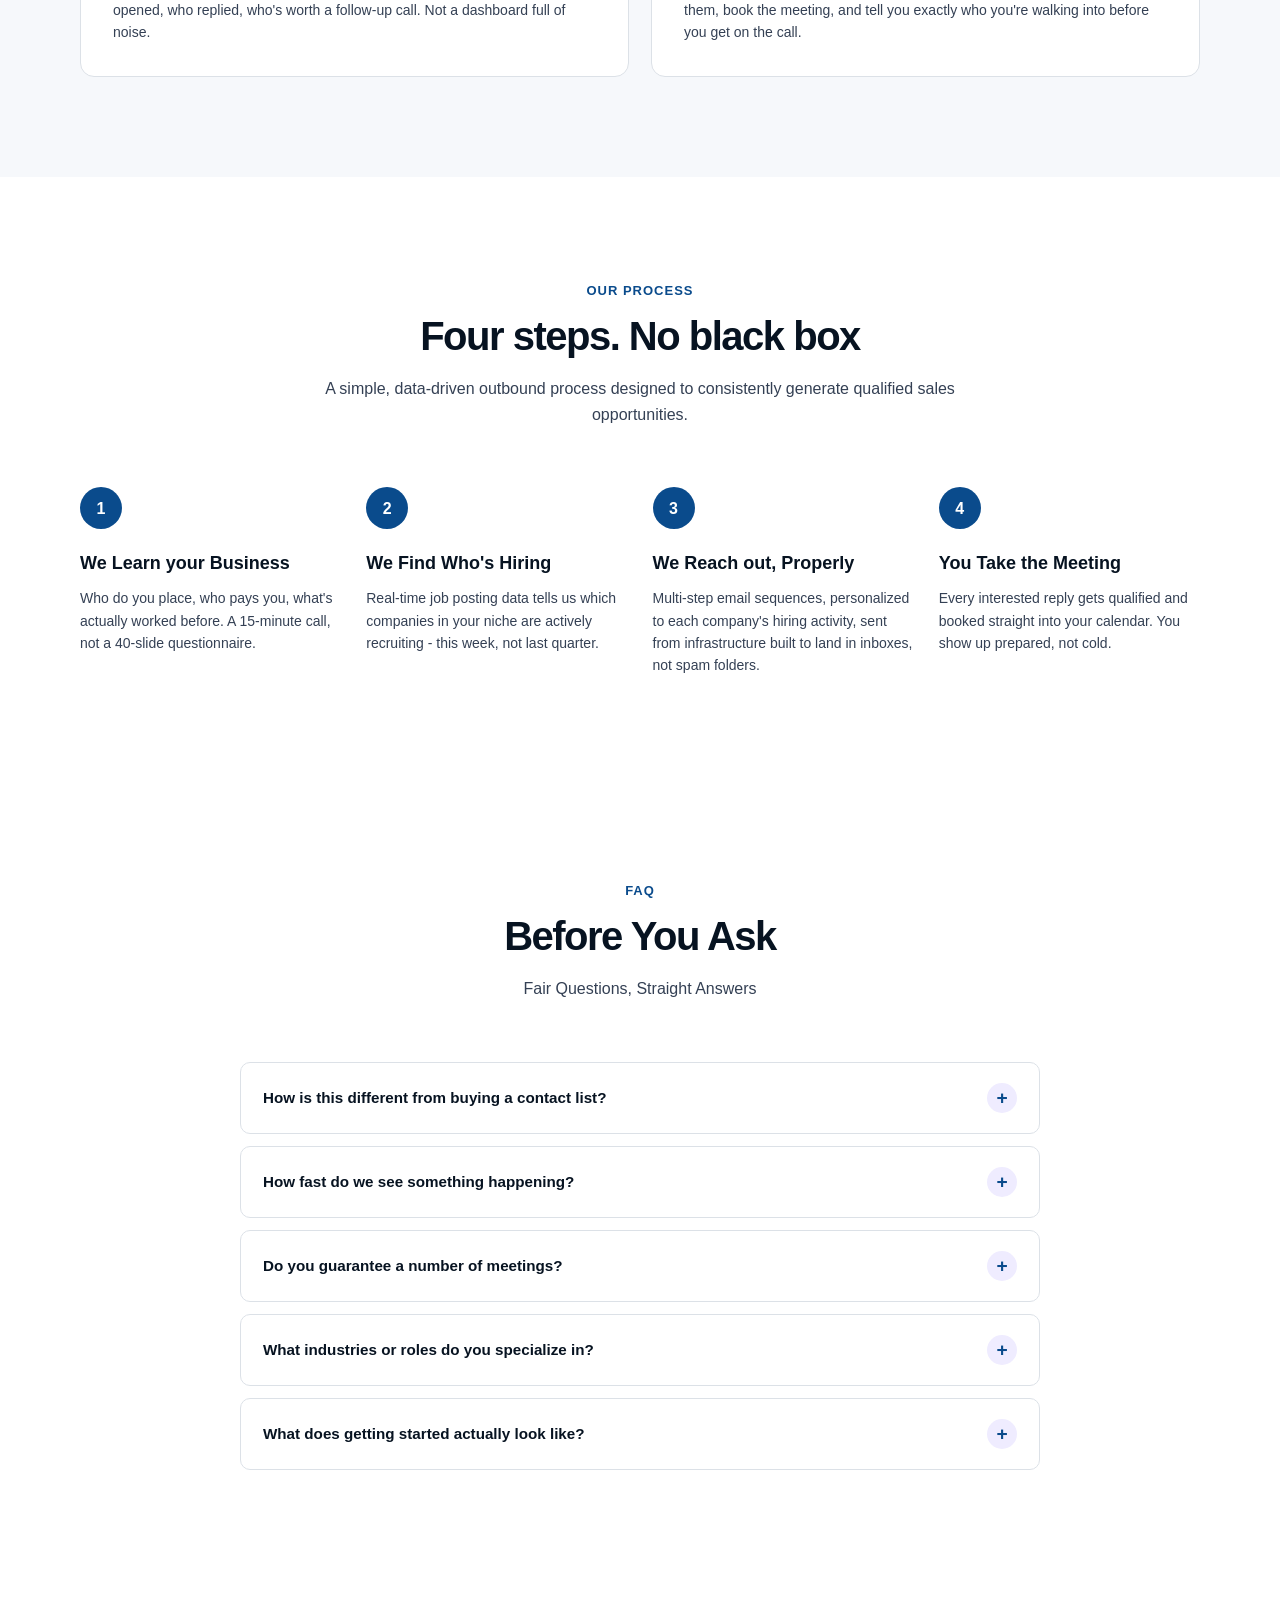
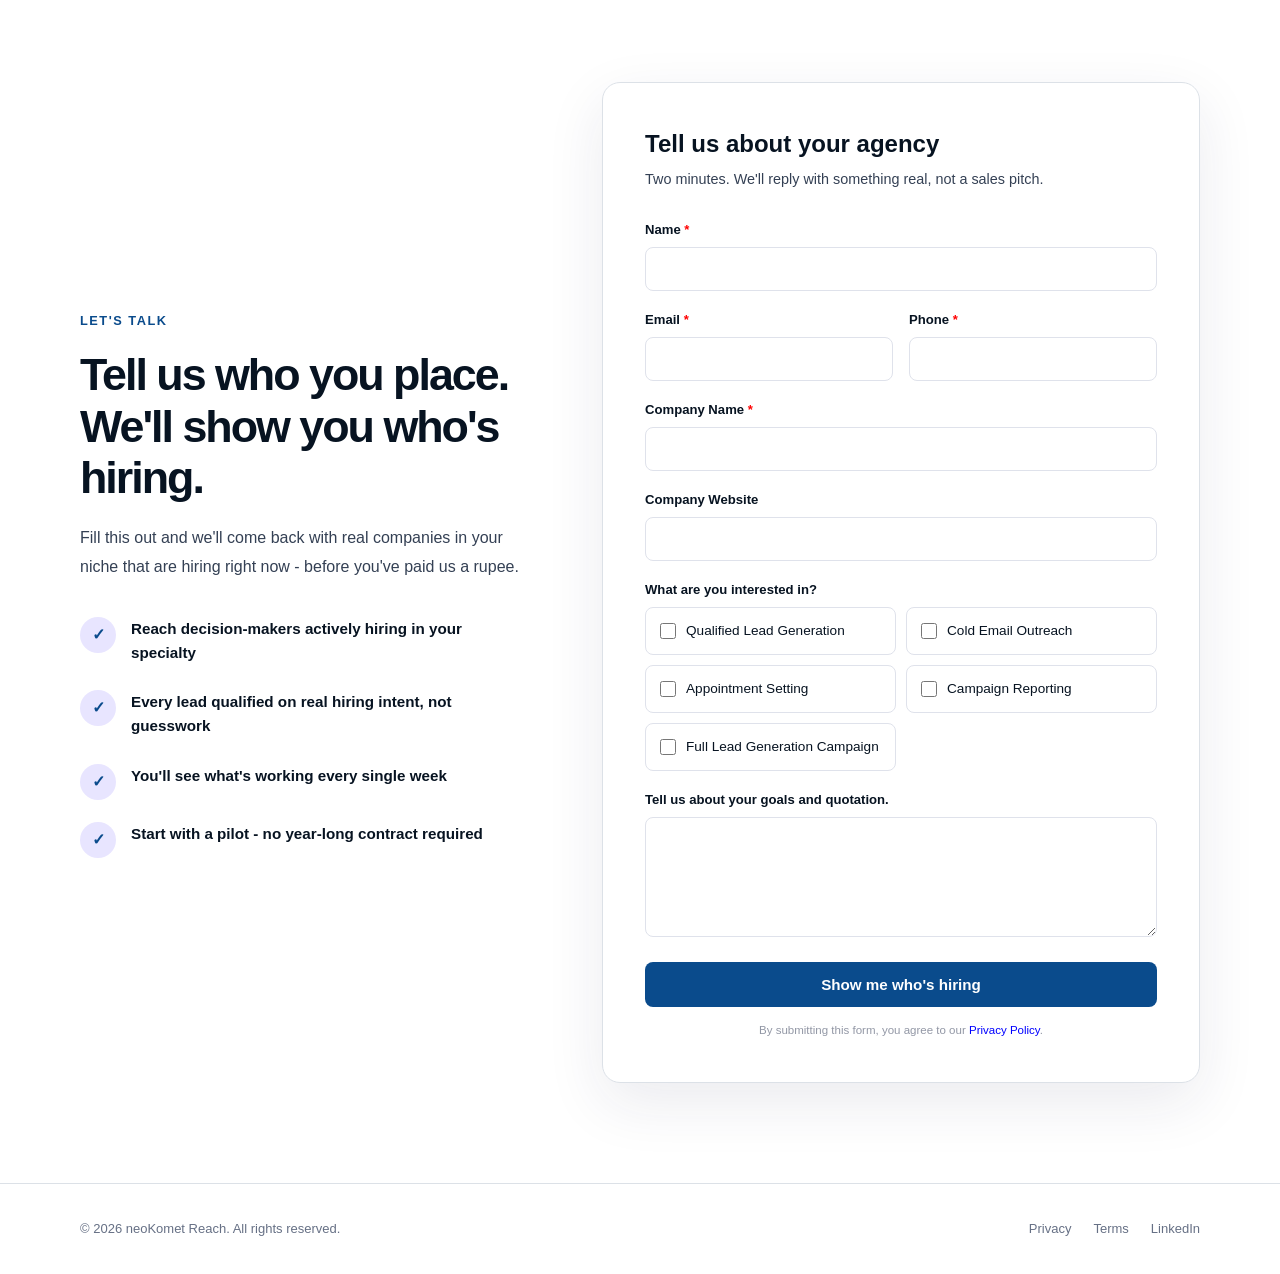
==== commit 712ef660: "forms update" ====
--- a/index.html
+++ b/index.html
@@ -422,7 +422,7 @@
                 </p>
 
                 <form id="inquiryForm"
-                action="https://docs.google.com/forms/d/e/1FAIpQLSekD2HyAVWfI2GnE9abCpniQWJWKfNcaqggzM3Xjg9io1hKCw/formResponse"
+                action="https://docs.google.com/forms/d/e/1FAIpQLScunSGqDE2Cp5bQOiSScCYgiiTFg2sW4C0nkb-Oij2l3qCjGQ/formResponse"
                 method="POST"
                 target="hidden_iframe"
                 >
@@ -434,11 +434,11 @@
 
 
                 <div class="form-group">
-                  <label for="firstName">Name *</label>
+                  <label for="firstName">Name</label>
                   <input
                       type="text"
                       id="firstName"
-                      name="entry.2005620554"
+                      name="entry.508354588"
                       required
                   />
                 </div>
@@ -448,21 +448,21 @@
                 <div class="form-row">
                     
                     <div class="form-group">
-                        <label for="email">Email *</label>
+                        <label for="email">Email</label>
                         <input
                             type="email"
                             id="email"
-                            name="entry.1045781291"
+                            name="entry.726757909"
                             required
                         />
                     </div>
 
                     <div class="form-group">
-                        <label for="phone">Phone *</label>
+                        <label for="phone">Phone</label>
                         <input
                             type="phone"
                             id="phone"
-                            name="entry.1065046570"
+                            name="entry.1612917228"
                             required
                         />
                     </div>
@@ -472,11 +472,11 @@
 
 
                 <div class="form-group">
-                    <label for="company">Company Name *</label>
+                    <label for="company">Company Name</label>
                     <input
                         type="text"
                         id="company"
-                        name="entry.1166974658"
+                        name="entry.1463316291"
                         required
                     />
                 </div>
@@ -488,7 +488,7 @@
                     <input
                         type="text"
                         id="website"
-                        name="entry.839337160"
+                        name="entry.1737023209"
                     />
                 </div>
 
@@ -498,7 +498,7 @@
                 <div class="form-group">
 
                     <label>
-                        What are you interested in? *
+                        What are you interested in? 
                     </label>
 
                     <div class="service-options">
@@ -506,7 +506,7 @@
                         <label class="service-checkbox">
                         <input
                             type="checkbox"
-                            name="entry.1622959440"
+                            name="entry.1636974862"
                             value="Qualified Lead Generation"
                         >
                         <span>Qualified Lead Generation</span>
@@ -515,7 +515,7 @@
                         <label class="service-checkbox">
                         <input
                             type="checkbox"
-                            name="entry.1622959440"
+                            name="entry.1636974862"
                             value="Cold Email Outreach"
                         >
                         <span>Cold Email Outreach</span>
@@ -524,7 +524,7 @@
                         <label class="service-checkbox">
                         <input
                             type="checkbox"
-                            name="entry.1622959440"
+                            name="entry.1636974862"
                             value="Appointment Setting"
                         >
                         <span>Appointment Setting</span>
@@ -533,7 +533,7 @@
                         <label class="service-checkbox">
                         <input
                             type="checkbox"
-                            name="entry.1622959440"
+                            name="entry.1636974862"
                             value="Campaign Reporting"
                         >
                         <span>Campaign Reporting</span>
@@ -542,7 +542,7 @@
                         <label class="service-checkbox">
                         <input
                             type="checkbox"
-                            name="entry.1622959440"
+                            name="entry.1636974862"
                             value="Full Lead Generation Campaign"
                         >
                         <span>Full Lead Generation Campaign</span>
@@ -569,7 +569,7 @@
 
                     <textarea
                     id="message"
-                    name="entry.1856564390"
+                    name="entry.1439366114"
                     rows="5"
                     ></textarea>
 
--- a/styles.css
+++ b/styles.css
@@ -812,6 +812,12 @@
 color: var(--primary);
 }
 
+.form-group:has(input:required) label::after {
+  content: " *";
+  color: red;
+  font-weight: bold;
+}
+
 /* SUBMIT BUTTON */
 
 .form-submit {
@@ -1175,6 +1181,13 @@
 }
 
 /* ---------------- MOBILE ---------------- */
+@media (max-width: 500px) {
+
+    .logo img {
+        width: 145px;
+    }
+
+}
 
 @media (max-width: 900px) {
 .nav-links li:not(:last-child) {
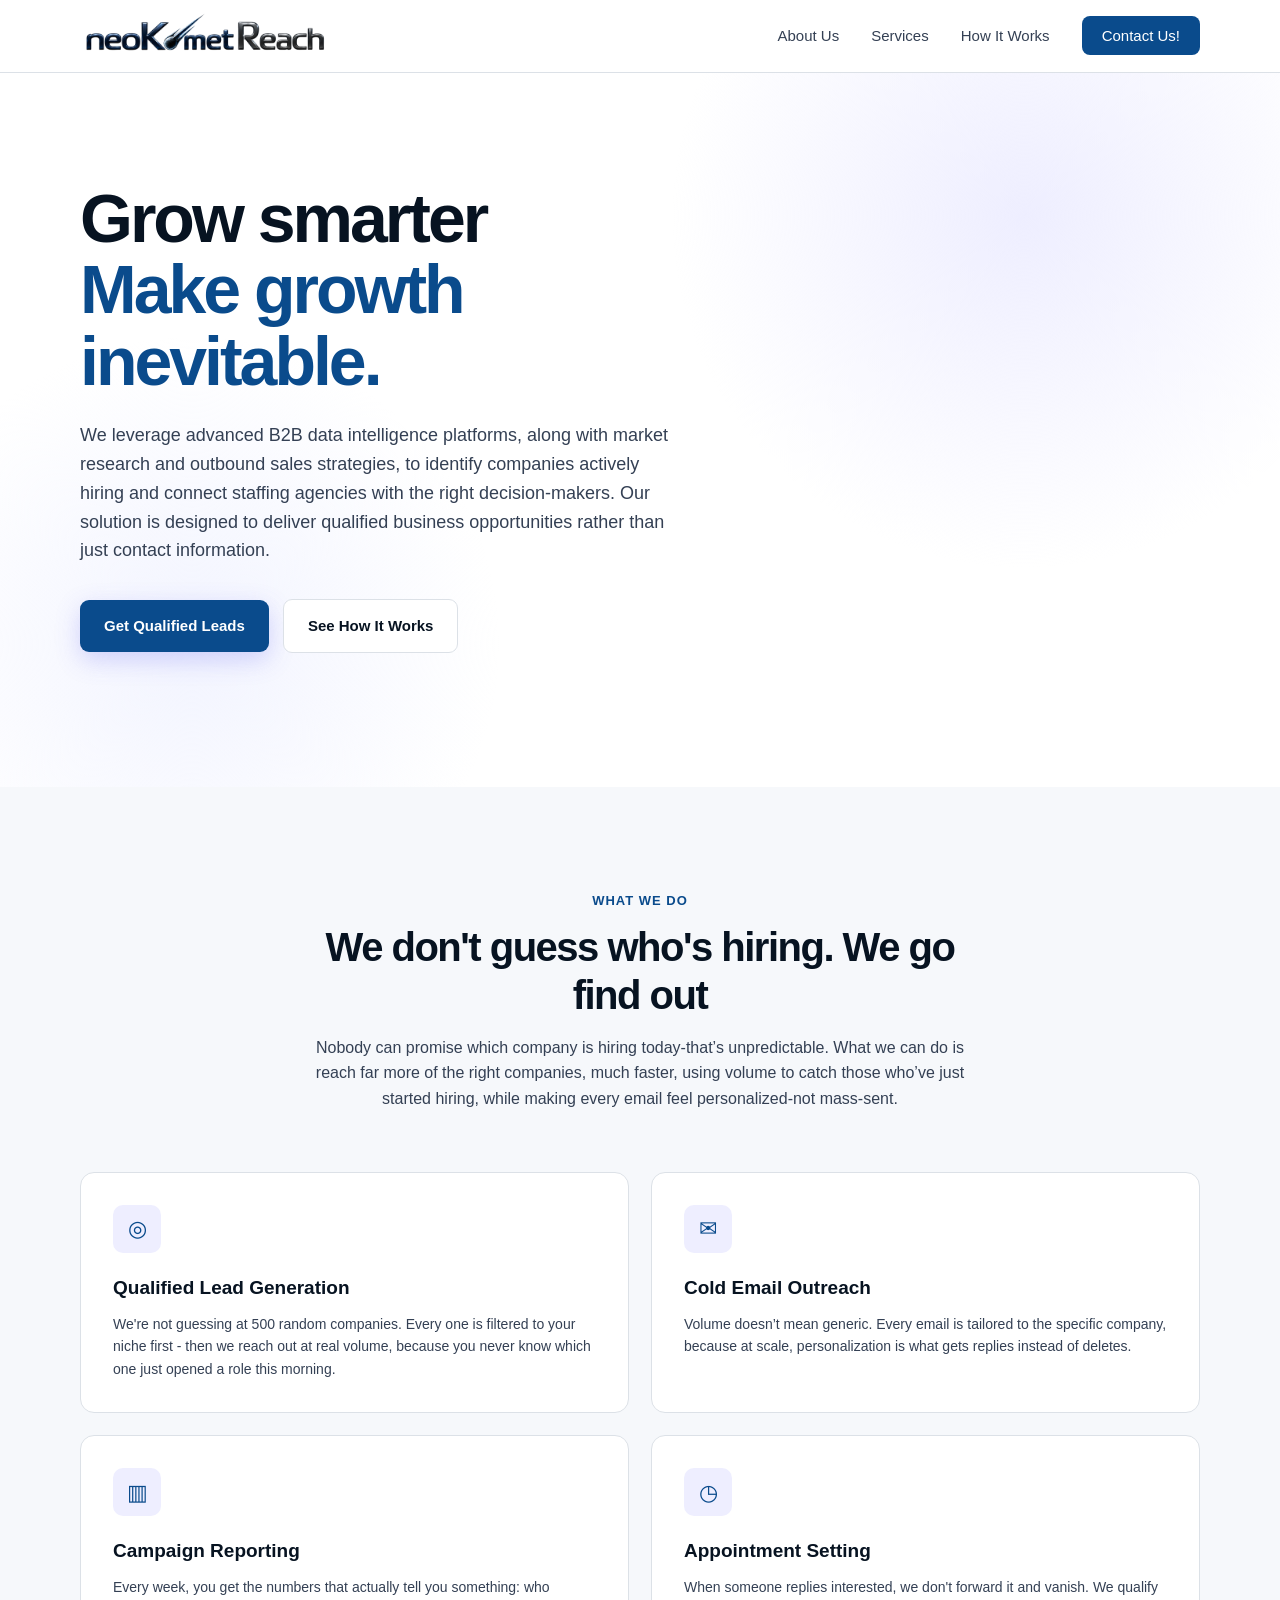
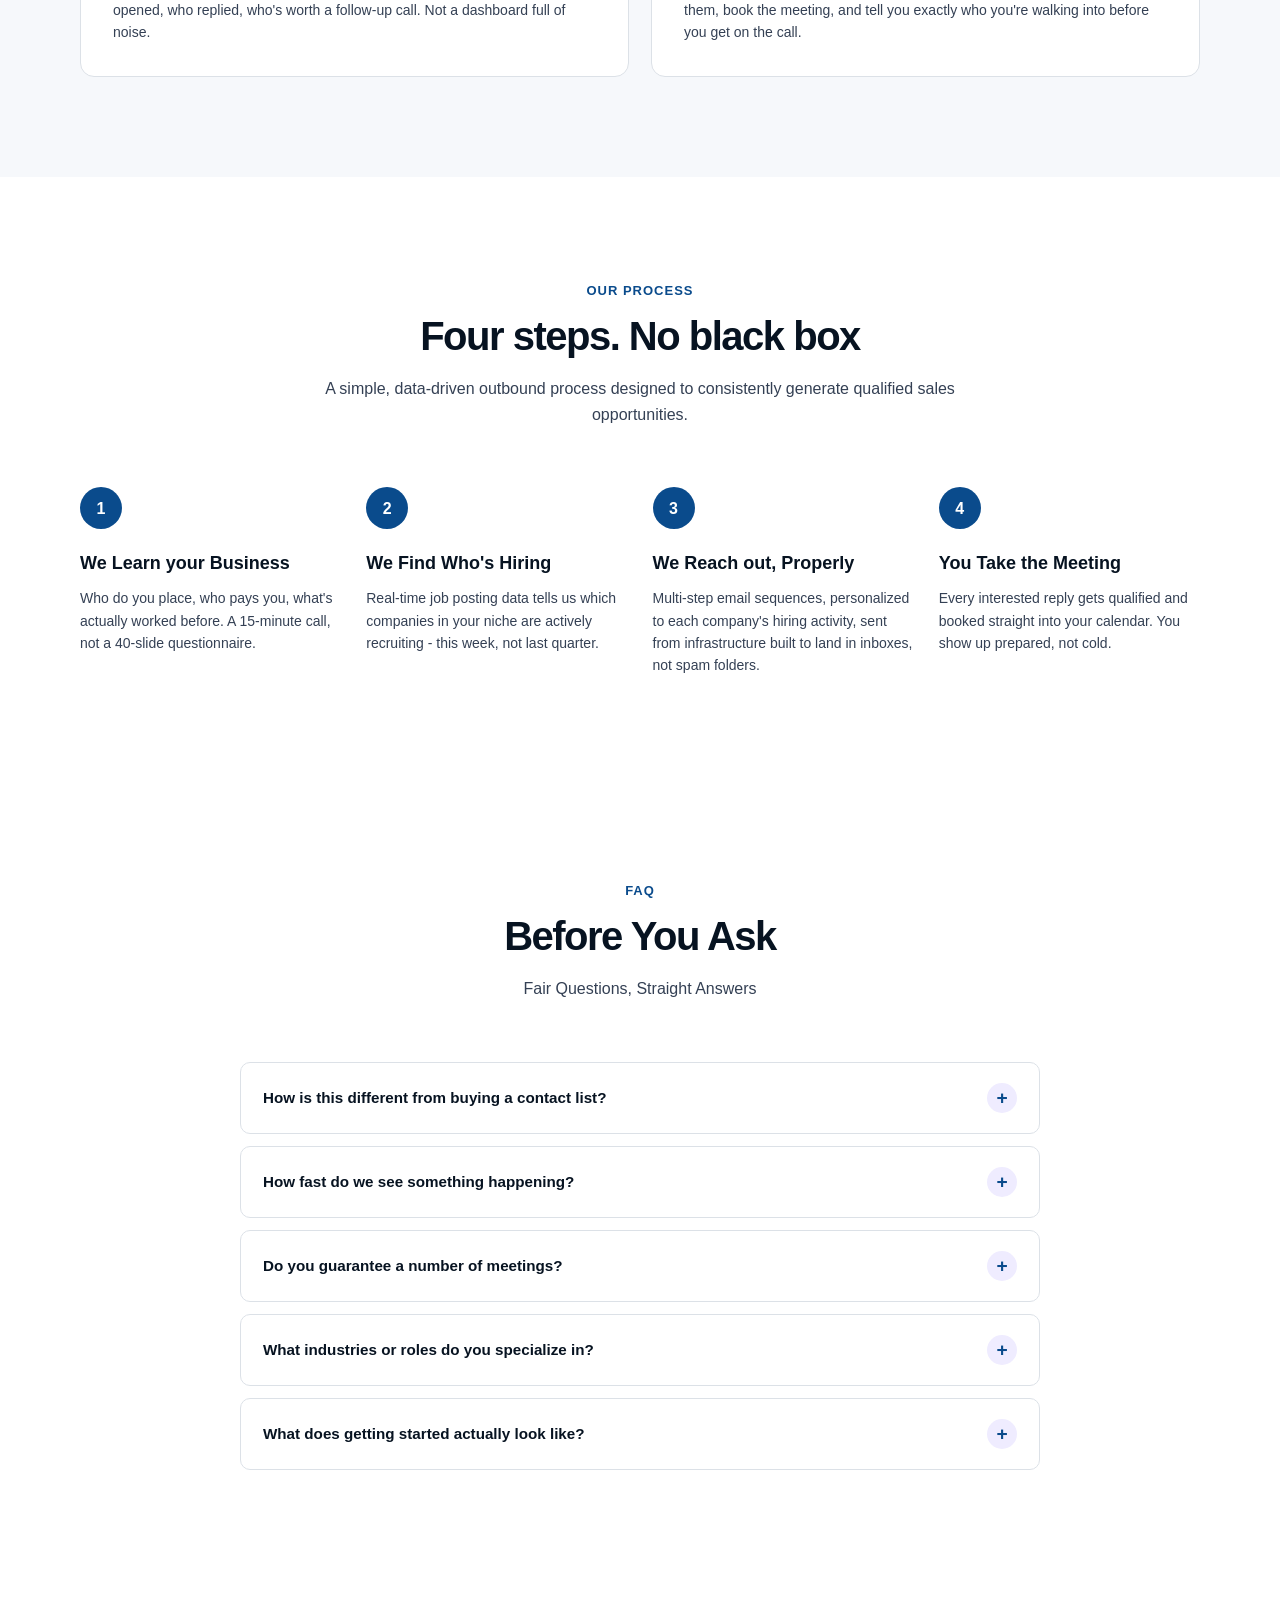
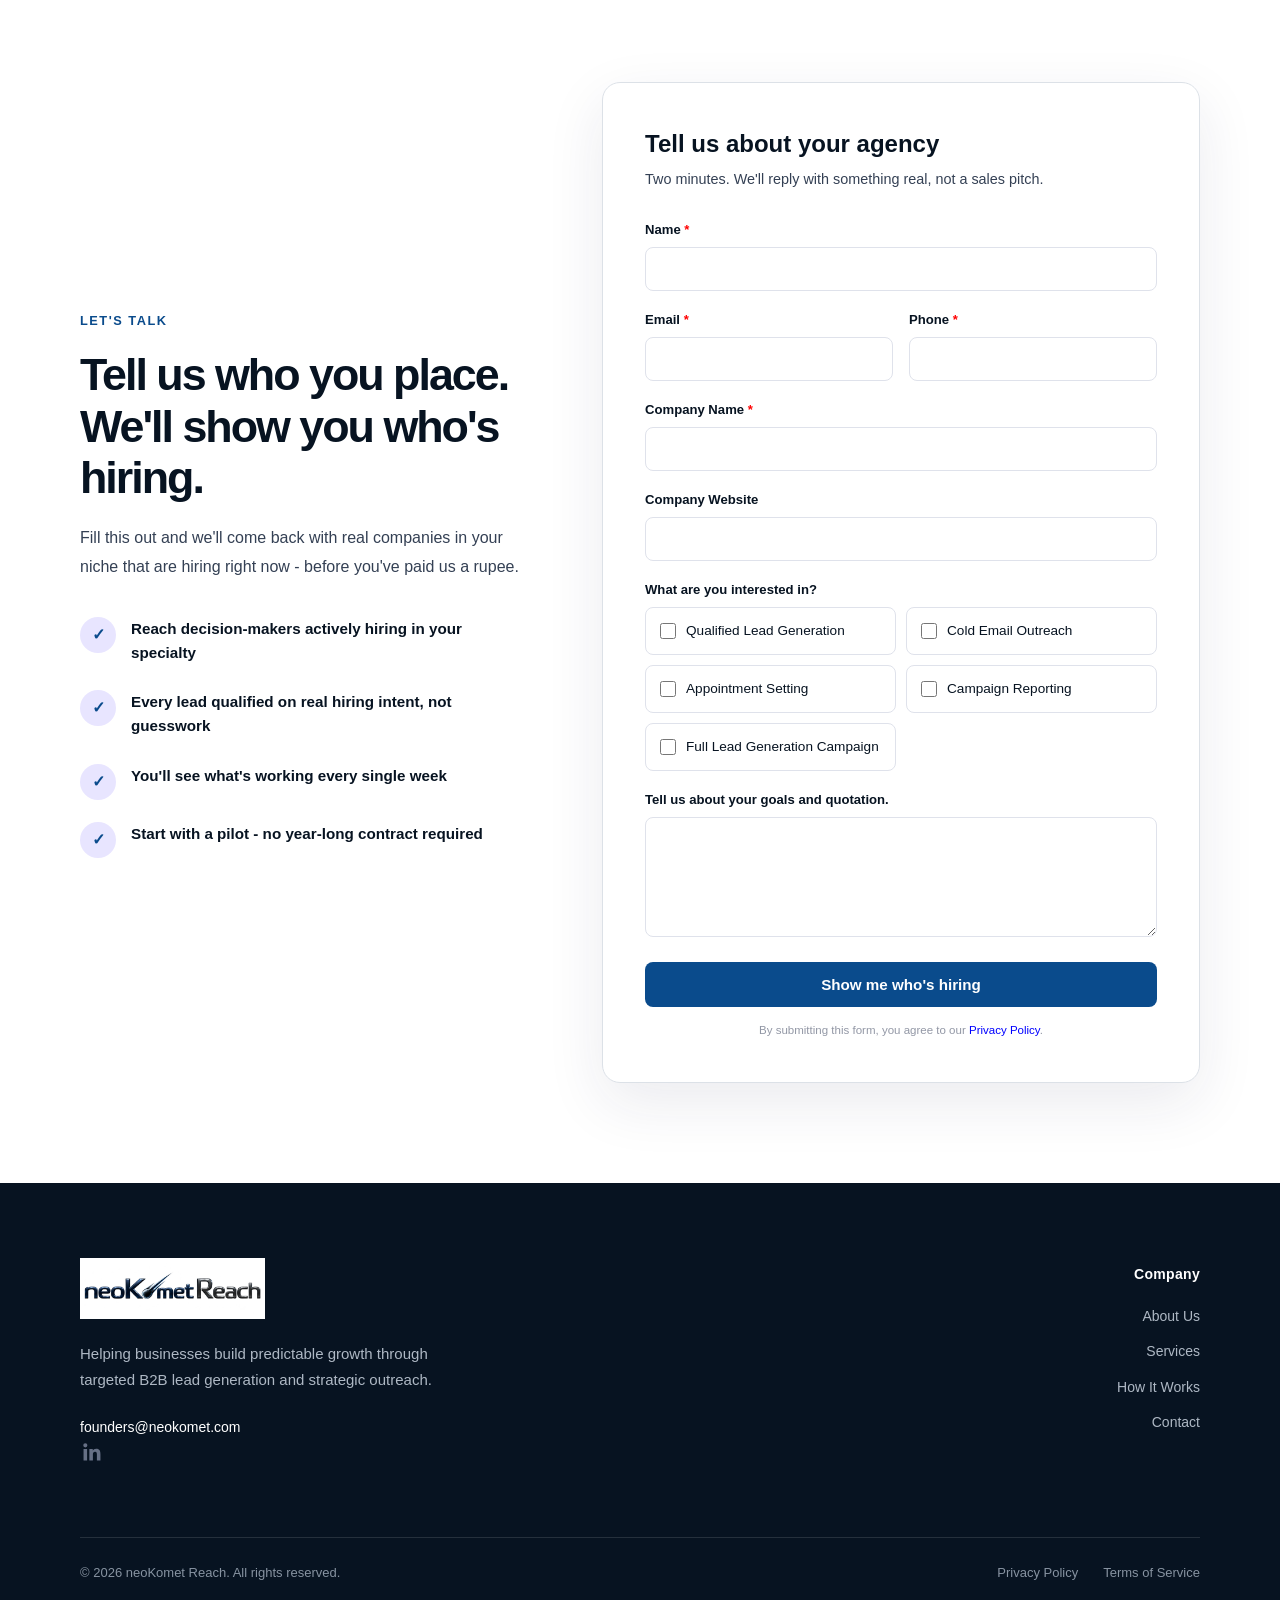
==== commit c669c9d8: "footer-update" ====
--- a/index.html
+++ b/index.html
@@ -5,7 +5,7 @@
   <meta name="viewport" content="width=device-width, initial-scale=1.0" />
   <meta
     name="description"
-    content="neoKomet helps businesses generate qualified leads, book more meetings, and build predictable sales pipelines."
+    content="neoKomet Reach helps businesses generate qualified leads, book more meetings, and build predictable sales pipelines."
   />
 
   <title>neoKomet Reach</title>
@@ -612,25 +612,71 @@
 
   <!-- FOOTER -->
 
-  <footer>
-
-    <div class="container footer-content">
-
-      <div>
-        © 2026 neoKomet Reach. All rights reserved.
-      </div>
-
-      <div class="footer-links">
-        <a href="privacypolicy.html">Privacy</a>
-        <a href="terms.html">Terms</a>
-        <a href="#">LinkedIn</a>
-      </div>
+    <footer class="site-footer">
+
+    <div class="container">
+
+        <div class="footer-main">
+
+        <!-- Brand -->
+        <div class="footer-brand">
+            <a href="index.html" class="footer-logo">
+            <img src="images/Logo.jpg" alt="neoKomet Reach">
+            </a>
+
+            <p>
+            Helping businesses build predictable growth through
+            targeted B2B lead generation and strategic outreach.
+            </p>
+
+            <a href="mailto:founders@neokomet.com" class="footer-email">
+            founders@neokomet.com
+            </a>
+            <br>
+            <a href="https://www.linkedin.com/company/neokomet/" class="linkedin-icon" target="_blank" rel="noopener noreferrer" aria-label="View founder on LinkedIn">
+
+                <svg viewBox="0 0 24 24" aria-hidden="true">
+                    <path d="M20.45 20.45h-3.56v-5.57c0-1.33-.03-3.04-1.85-3.04-1.85 0-2.14 1.45-2.14 2.94v5.67H9.34V9h3.42v1.56h.05c.48-.9 1.64-1.85 3.37-1.85 3.6 0 4.27 2.37 4.27 5.46v6.28zM5.32 7.43a2.07 2.07 0 1 1 0-4.14 2.07 2.07 0 0 1 0 4.14zM7.1 20.45H3.54V9H7.1v11.45z"/>
+                </svg>
+
+            </a>
+
+        </div>
+
+
+        <!-- Navigation -->
+        <div class="footer-column">
+            <h4>Company</h4>
+
+            <a href="about.html">About Us</a>
+            <a href="index.html#services">Services</a>
+            <a href="index.html#process">How It Works</a>
+            <a href="index.html#contact">Contact</a>
+        </div>
+
+
+
+        </div>
+
+
+        <!-- Bottom -->
+        <div class="footer-bottom">
+
+        <p>
+            © 2026 neoKomet Reach. All rights reserved.
+        </p>
+
+        <div class="footer-legal">
+            <a href="privacy.html">Privacy Policy</a>
+            <a href="terms.html">Terms of Service</a>
+        </div>
+
+        </div>
 
     </div>
 
-  </footer>
-
-  <script src="script.js"></script>
+    </footer>
+
 
 </body>
 </html>
--- a/styles.css
+++ b/styles.css
@@ -1160,25 +1160,170 @@
 }
 
 
-/* ---------------- FOOTER ---------------- */
-
-footer {
-border-top: 1px solid var(--border);
-padding: 35px 0;
-}
-
-.footer-content {
-display: flex;
-justify-content: space-between;
-align-items: center;
-color: var(--light-text);
-font-size: 13px;
-}
-
-.footer-links {
-display: flex;
-gap: 22px;
-}
+/* =========================================================
+   FOOTER
+   ========================================================= */
+
+.site-footer {
+    background: var(--secondary);
+    color: #ffffff;
+    margin-top: 0;
+}
+
+
+/* Main footer */
+
+.footer-main {
+    display: grid;
+    grid-template-columns: 2fr 2fr;
+    gap: 60px;
+    padding: 75px 0 65px;
+}
+
+
+/* Brand */
+
+.footer-brand {
+    max-width: 360px;
+}
+
+.footer-logo {
+    display: inline-flex;
+    align-items: center;
+    margin-bottom: 22px;
+}
+
+.footer-logo img {
+    width: 185px;
+    height: auto;
+    display: block;
+}
+
+.footer-brand p {
+    color: #aeb8c4;
+    font-size: 15px;
+    line-height: 1.7;
+    margin: 0 0 22px;
+}
+
+.footer-email {
+    color: #ffffff;
+    font-size: 14px;
+    text-decoration: none;
+    transition: color 0.2s ease;
+}
+
+.footer-email:hover {
+    color: #6fa8dc;
+}
+
+
+/* Footer columns */
+
+.footer-column {
+    display: flex;
+    flex-direction: column;
+    align-items: flex-end;
+}
+
+.footer-column h4 {
+    font-size: 14px;
+    font-weight: 600;
+    color: #ffffff;
+    margin: 5px 0 20px;
+    letter-spacing: 0.3px;
+}
+
+.footer-column a {
+    color: #aeb8c4;
+    text-decoration: none;
+    font-size: 14px;
+    margin-bottom: 13px;
+    transition: all 0.2s ease;
+}
+
+.footer-column a:hover {
+    color: #ffffff;
+    transform: translateX(3px);
+}
+
+
+/* Contact */
+
+.footer-contact p {
+    color: #aeb8c4;
+    font-size: 14px;
+    line-height: 1.6;
+    margin: 5px 0 20px;
+    max-width: 220px;
+}
+
+.footer-cta {
+    display: inline-flex !important;
+    align-items: center;
+    gap: 10px;
+
+    background: #ffffff;
+    color: var(--secondary) !important;
+
+    padding: 11px 16px;
+    border-radius: 7px;
+
+    font-weight: 600;
+    margin-bottom: 0 !important;
+
+    transition: all 0.25s ease !important;
+}
+
+.footer-cta:hover {
+    background: #e9eef3;
+    transform: translateY(-2px) !important;
+}
+
+.footer-cta span {
+    font-size: 18px;
+    transition: transform 0.2s ease;
+}
+
+.footer-cta:hover span {
+    transform: translateX(3px);
+}
+
+
+/* Divider */
+
+.footer-bottom {
+    border-top: 1px solid rgba(255, 255, 255, 0.12);
+
+    display: flex;
+    justify-content: space-between;
+    align-items: center;
+
+    padding: 25px 0;
+}
+
+.footer-bottom p {
+    color: #8793a1;
+    font-size: 13px;
+    margin: 0;
+}
+
+.footer-legal {
+    display: flex;
+    gap: 25px;
+}
+
+.footer-legal a {
+    color: #8793a1;
+    text-decoration: none;
+    font-size: 13px;
+    transition: color 0.2s ease;
+}
+
+.footer-legal a:hover {
+    color: #ffffff;
+}
+
 
 /* ---------------- MOBILE ---------------- */
 @media (max-width: 500px) {
@@ -1250,10 +1395,6 @@
 font-size: 32px;
 }
 
-.footer-content {
-flex-direction: column;
-gap: 15px;
-}
 
 .inquiry-section {
 padding: 70px 0;
@@ -1331,6 +1472,72 @@
 }
 
 /* =========================================================
+   Footer - Responsive
+   ========================================================= */
+
+
+@media (max-width: 600px) {
+
+  .footer-main {
+    grid-template-columns: 1fr;
+    justify-items: start;
+    row-gap: 30px;
+  }
+
+  .footer-brand {
+    grid-column: 1 / -1;
+  }
+
+  .footer-logo img {
+    width: 155px;
+  }
+
+  .footer-brand p {
+    font-size: 13px;
+  }
+
+  .footer-column{
+    align-items: first start;
+    text-align: left;
+  }
+
+  .footer-column h4 {
+    margin-bottom: 15px;
+  }
+
+  .footer-column a {
+    font-size: 13px;
+
+    margin-bottom: 11px;
+  }
+
+  .footer-contact {
+    grid-column: 1 / -1;
+  }
+
+  .footer-contact p {
+    max-width: 300px;
+  }
+
+  .footer-bottom {
+    flex-direction: column;
+
+    align-items: flex-start;
+
+    gap: 15px;
+
+    padding: 22px 0;
+  }
+
+  .footer-legal {
+    gap: 20px;
+
+    flex-wrap: wrap;
+  }
+
+}
+
+/* =========================================================
    ABOUT PAGE - RESPONSIVE
    ========================================================= */
 
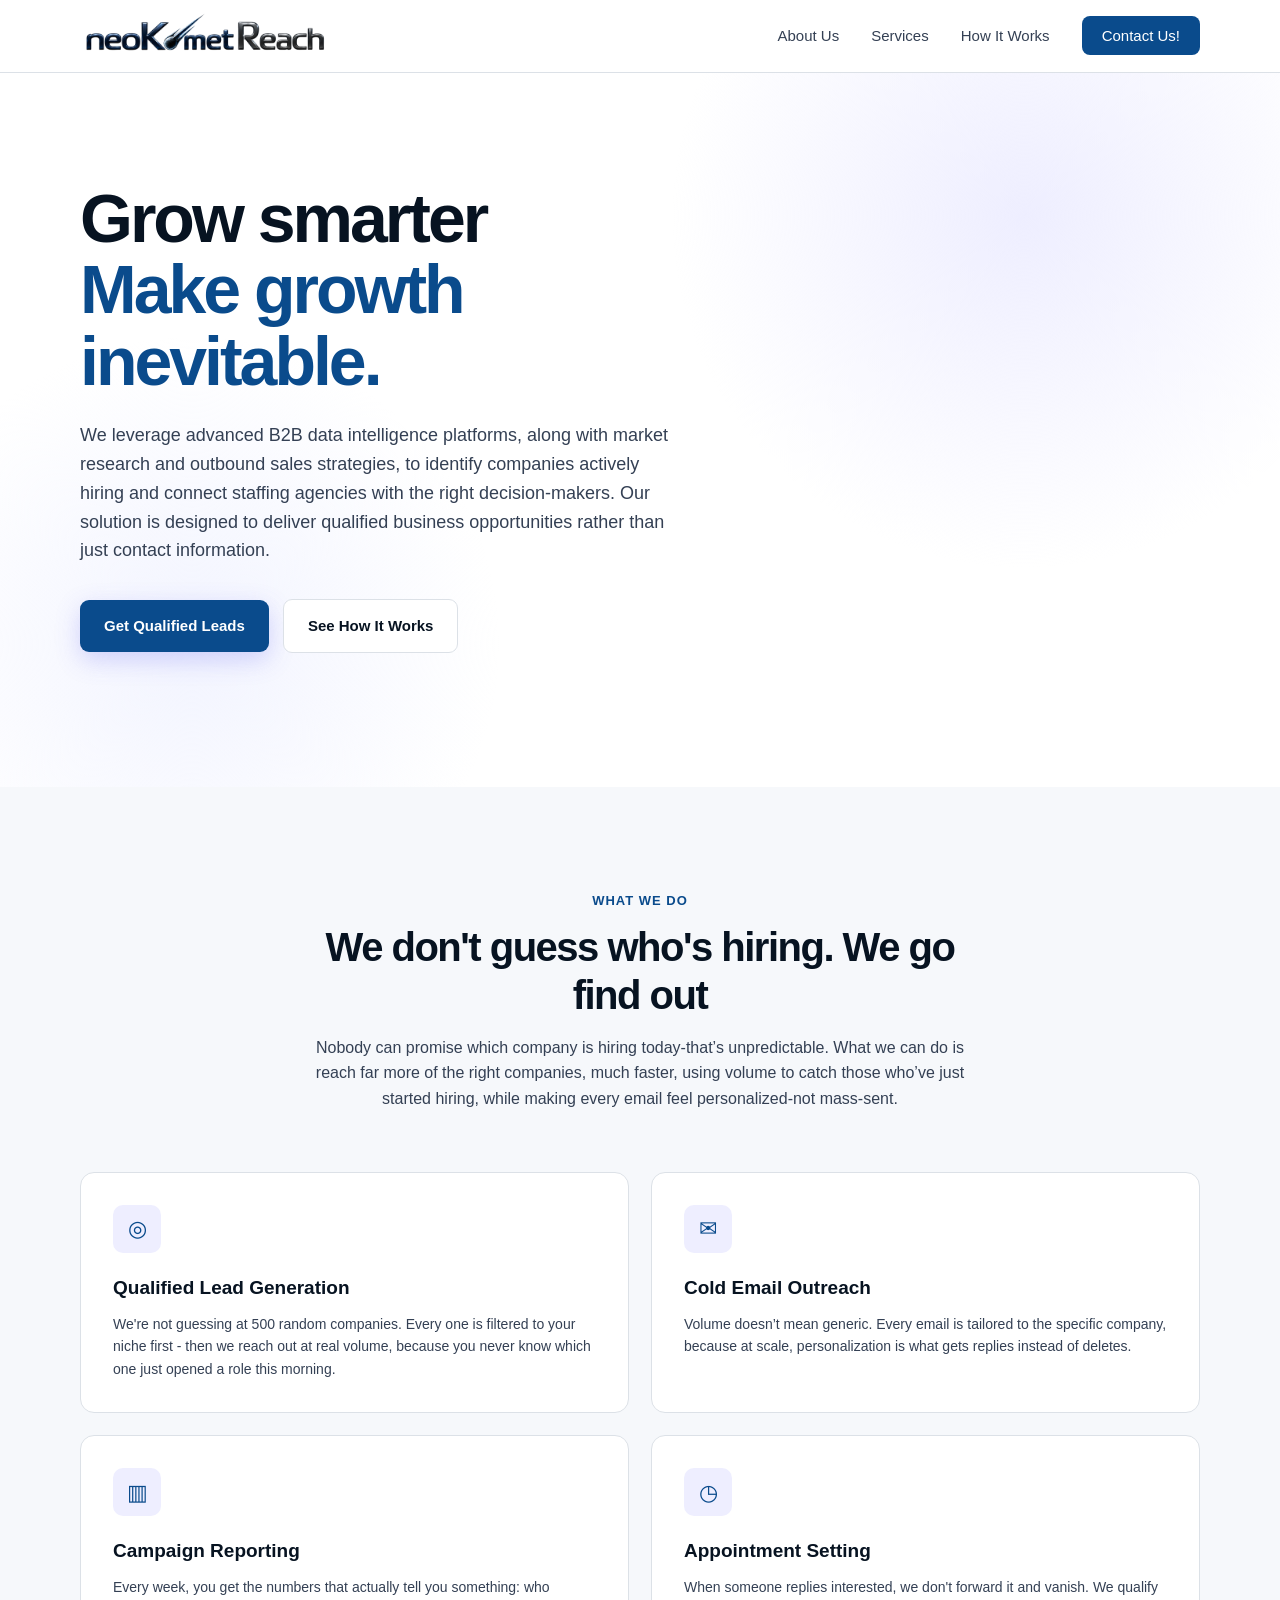
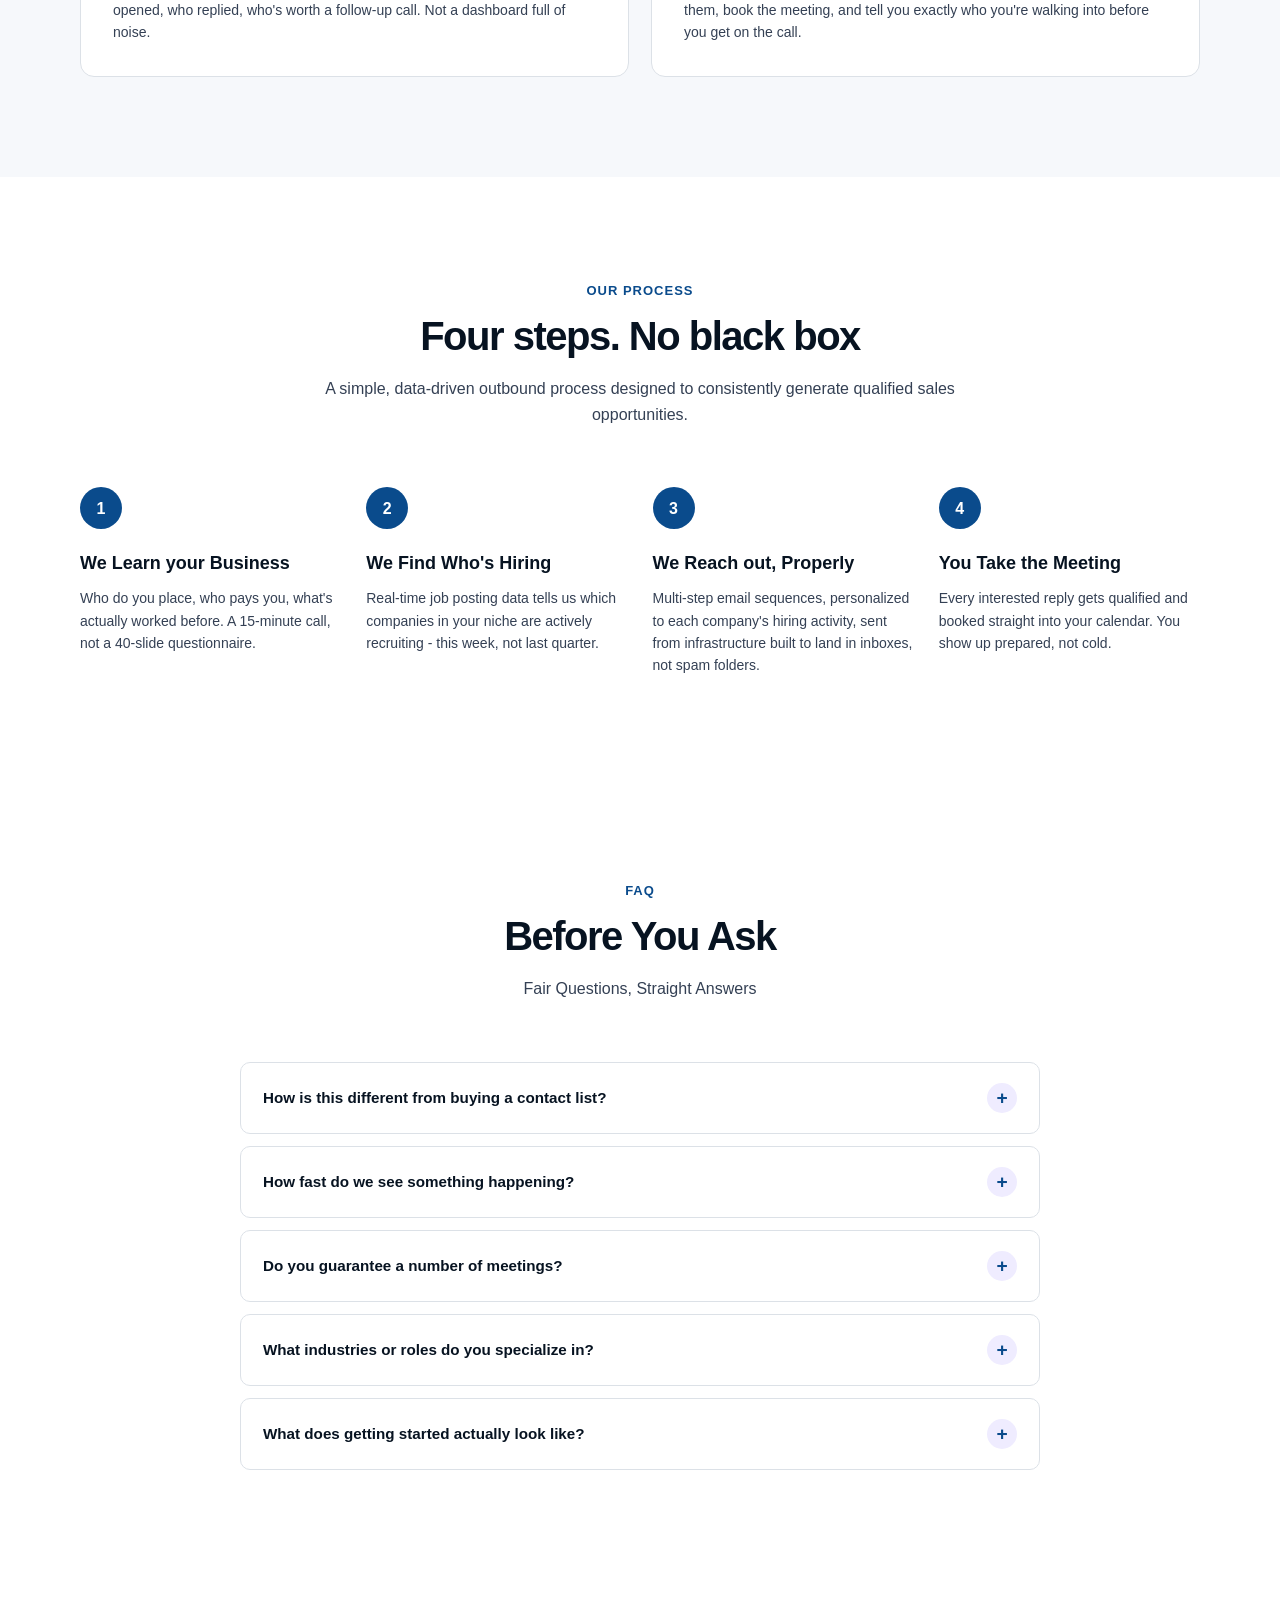
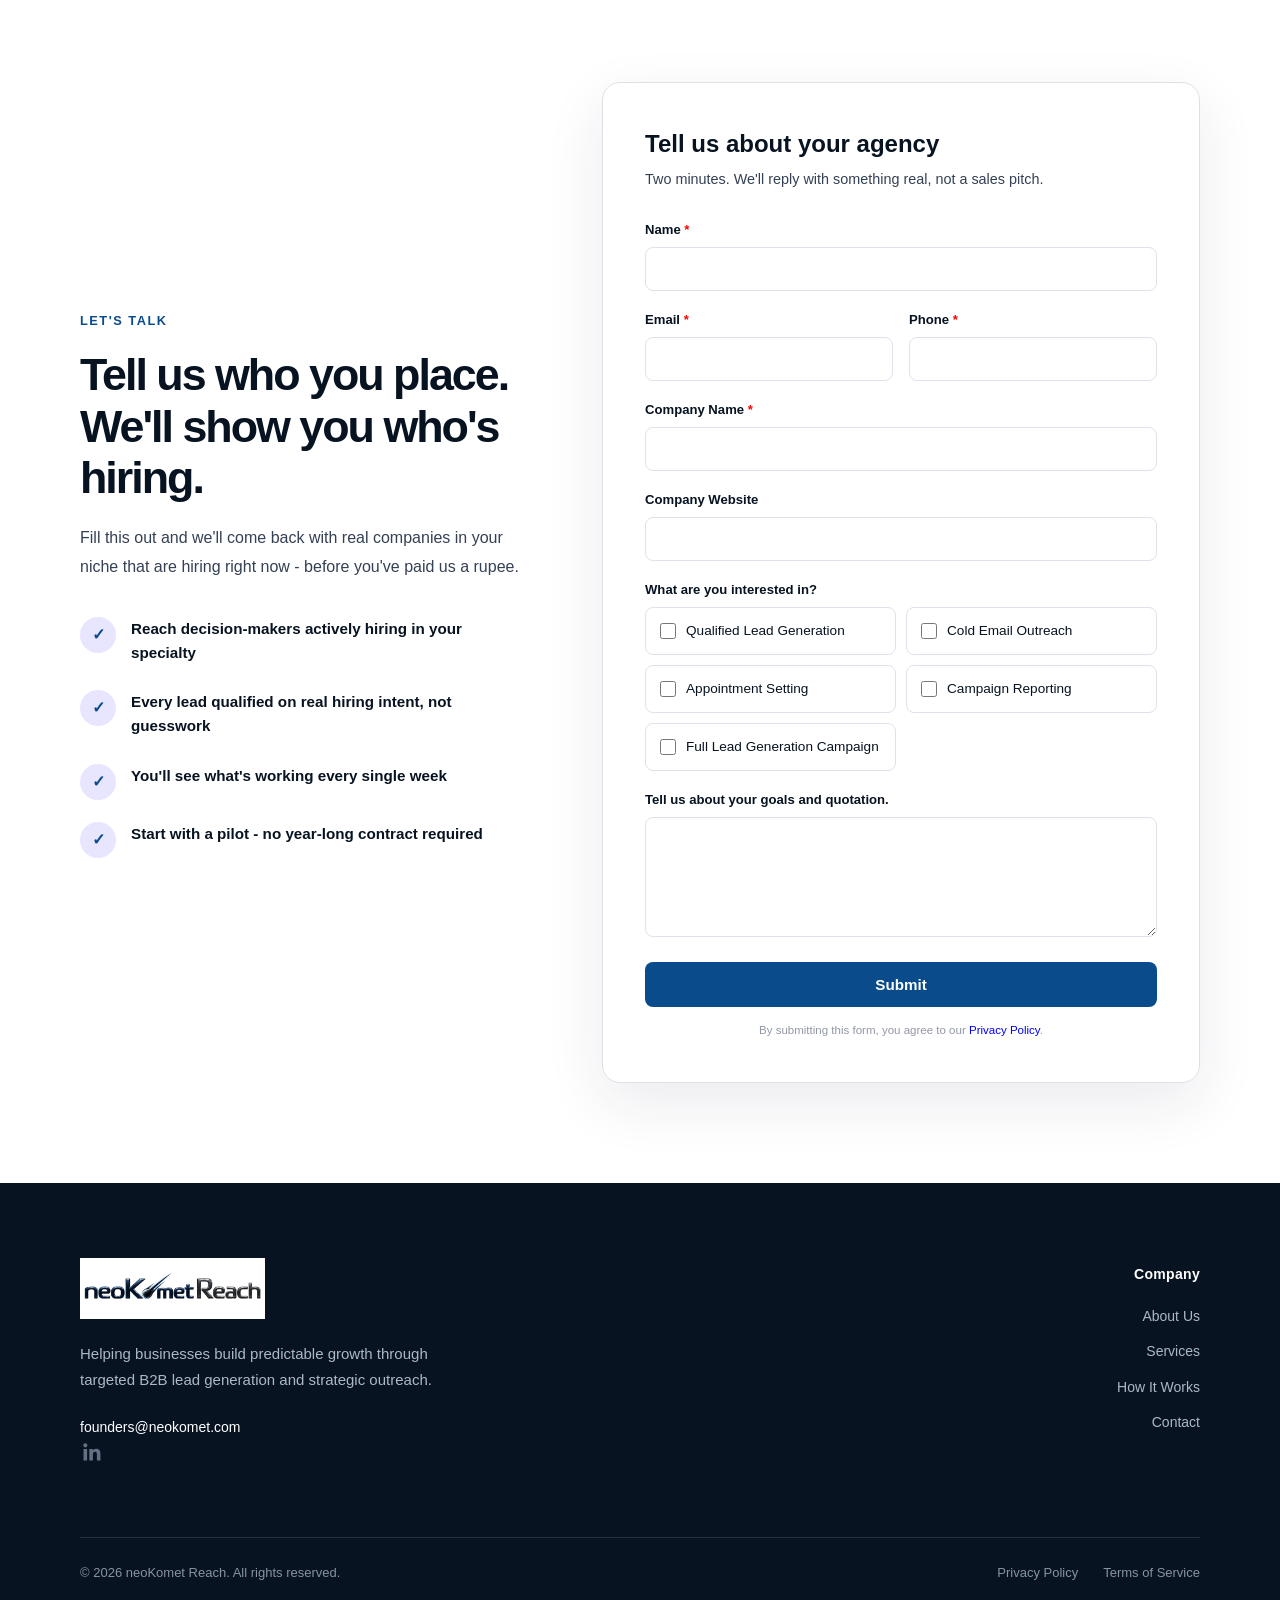
==== commit f429e052: "Update index.html" ====
--- a/index.html
+++ b/index.html
@@ -577,7 +577,7 @@
 
 
                 <button type="submit" class="form-submit">
-                    Show me who's hiring
+                    Submit
                 </button>
 
                 <p class="form-privacy">
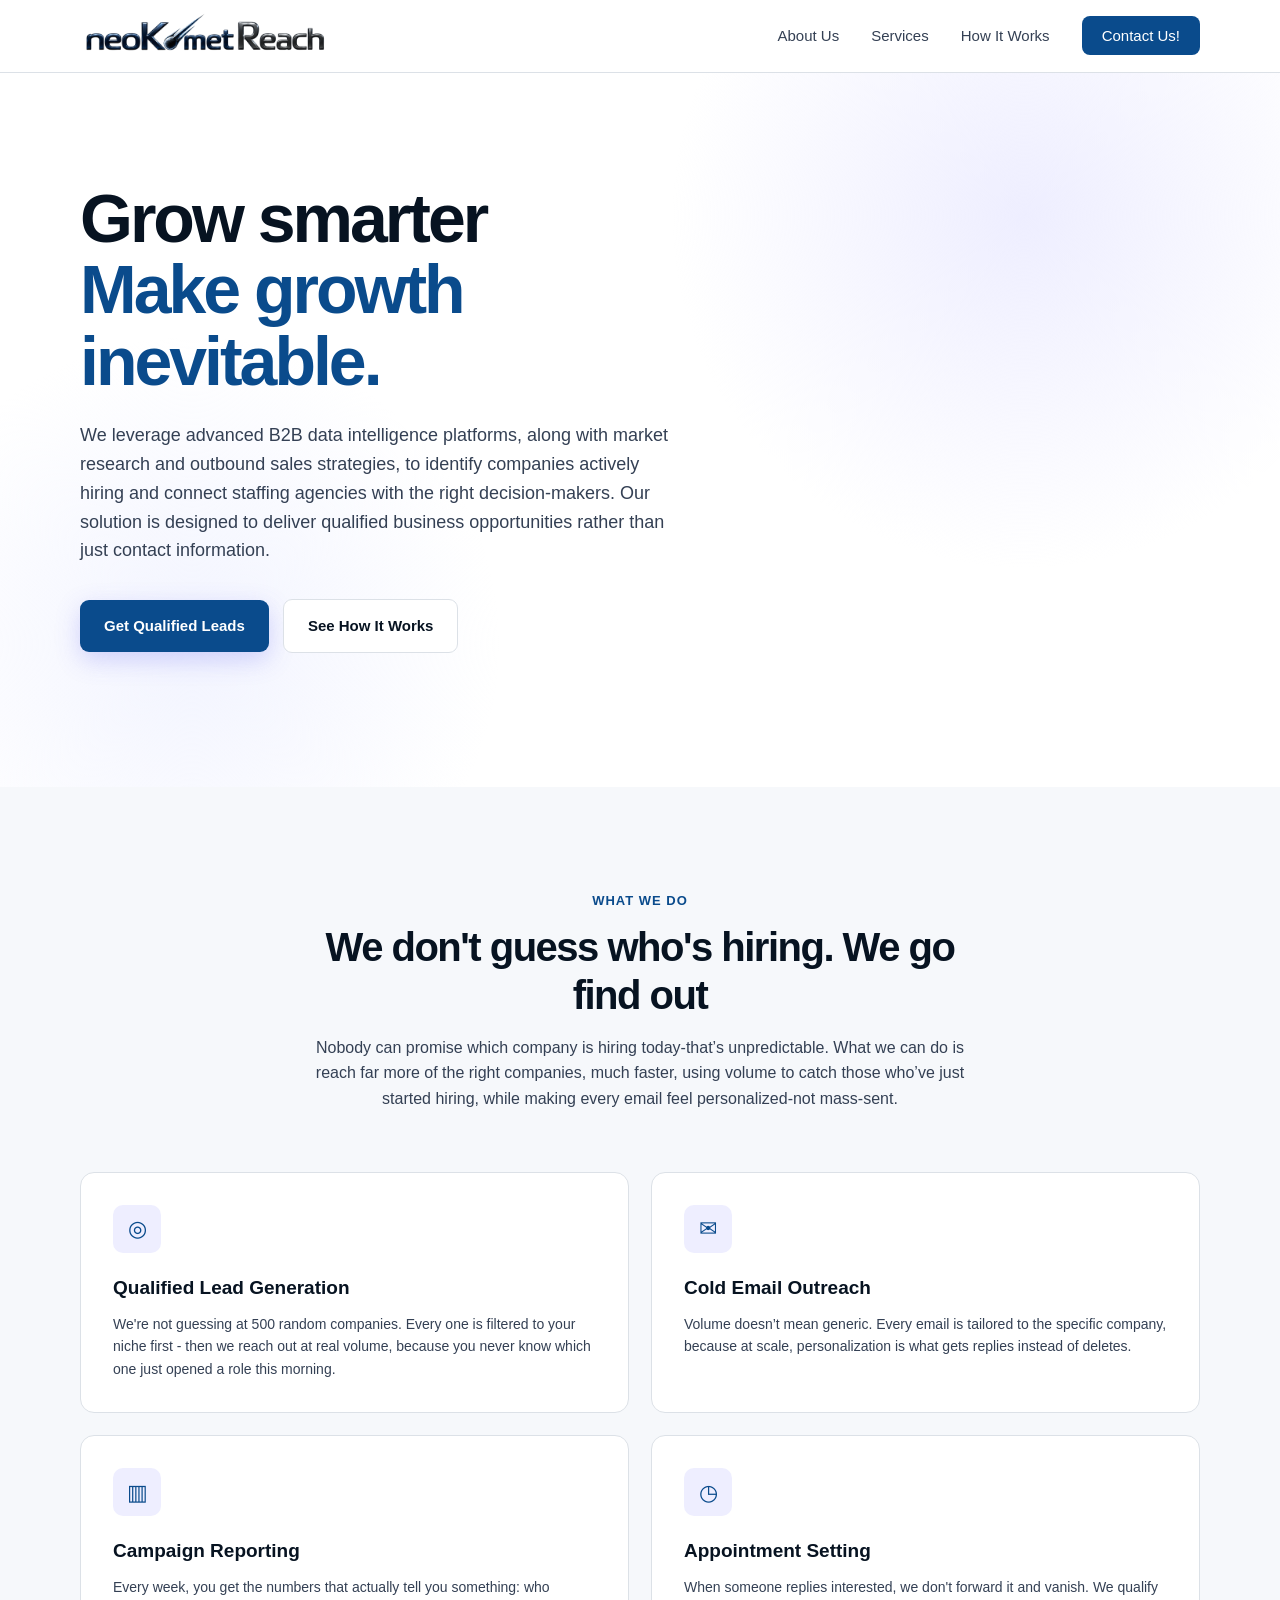
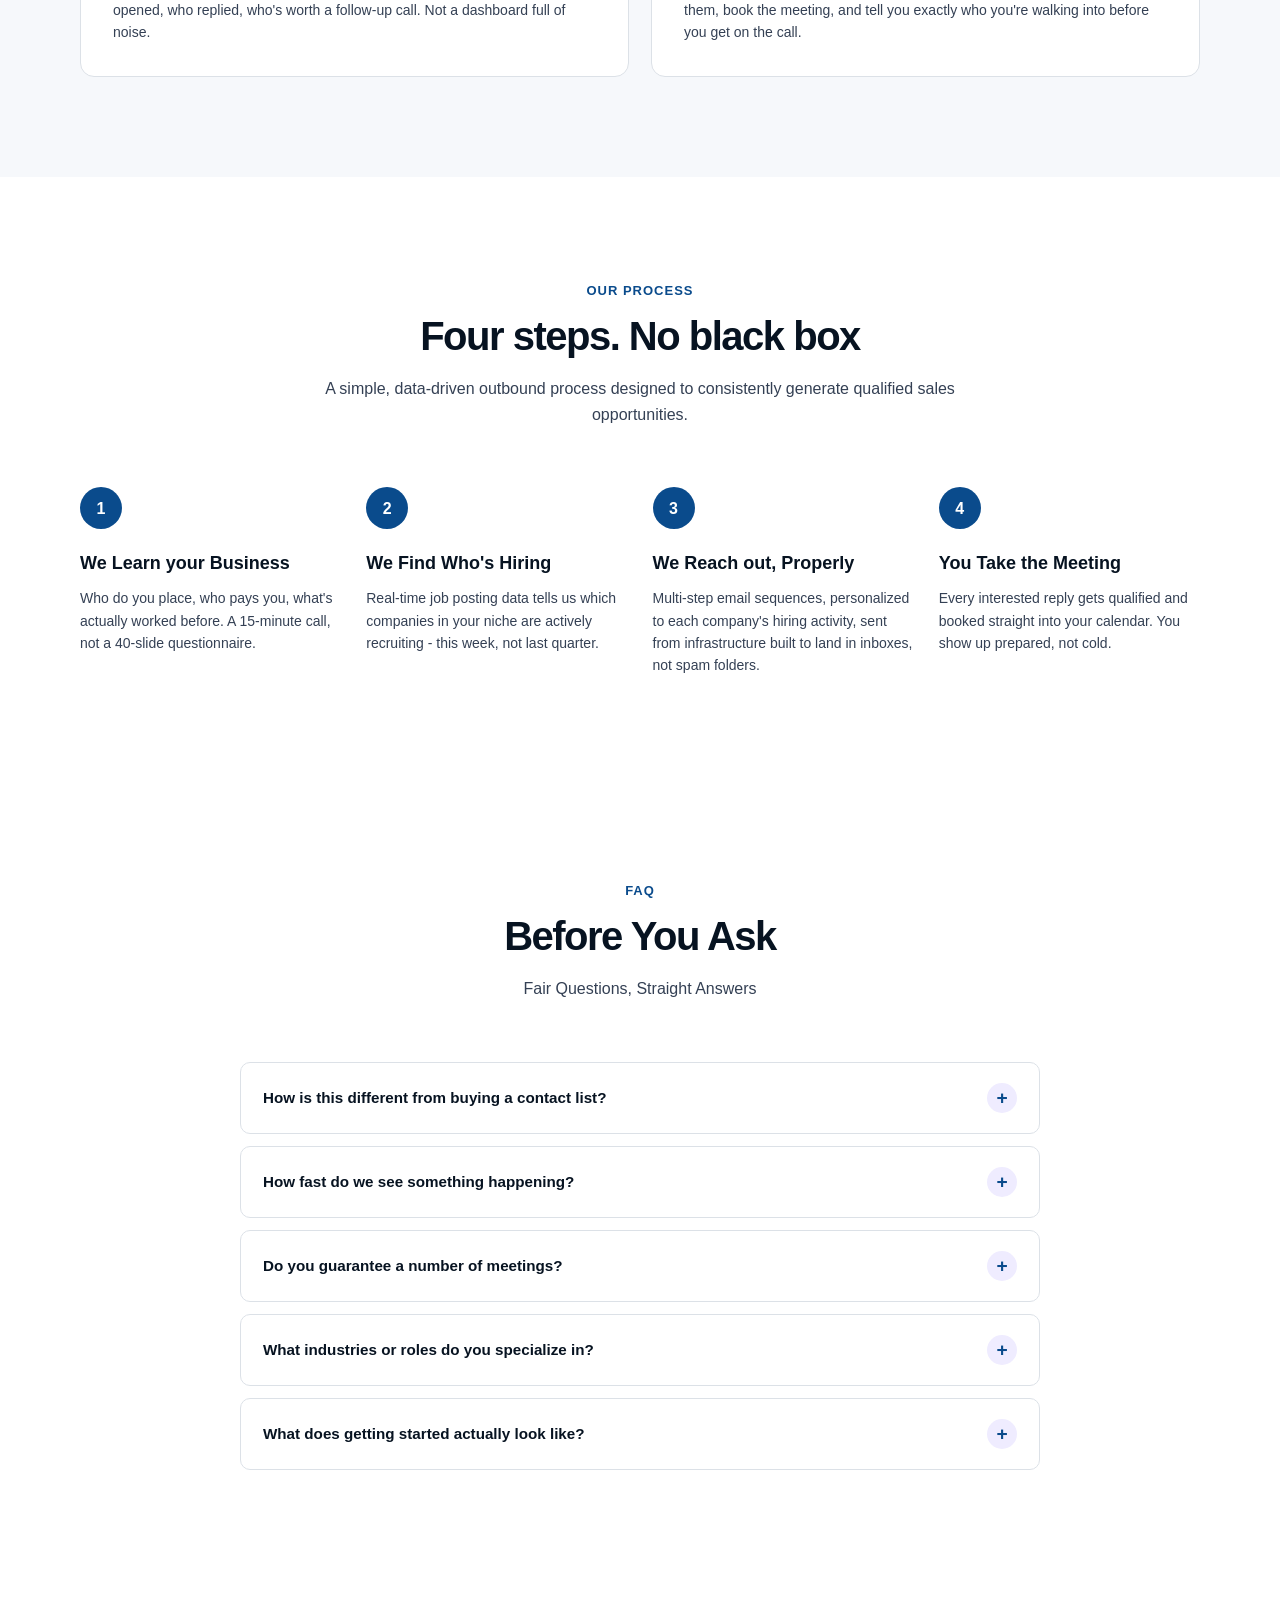
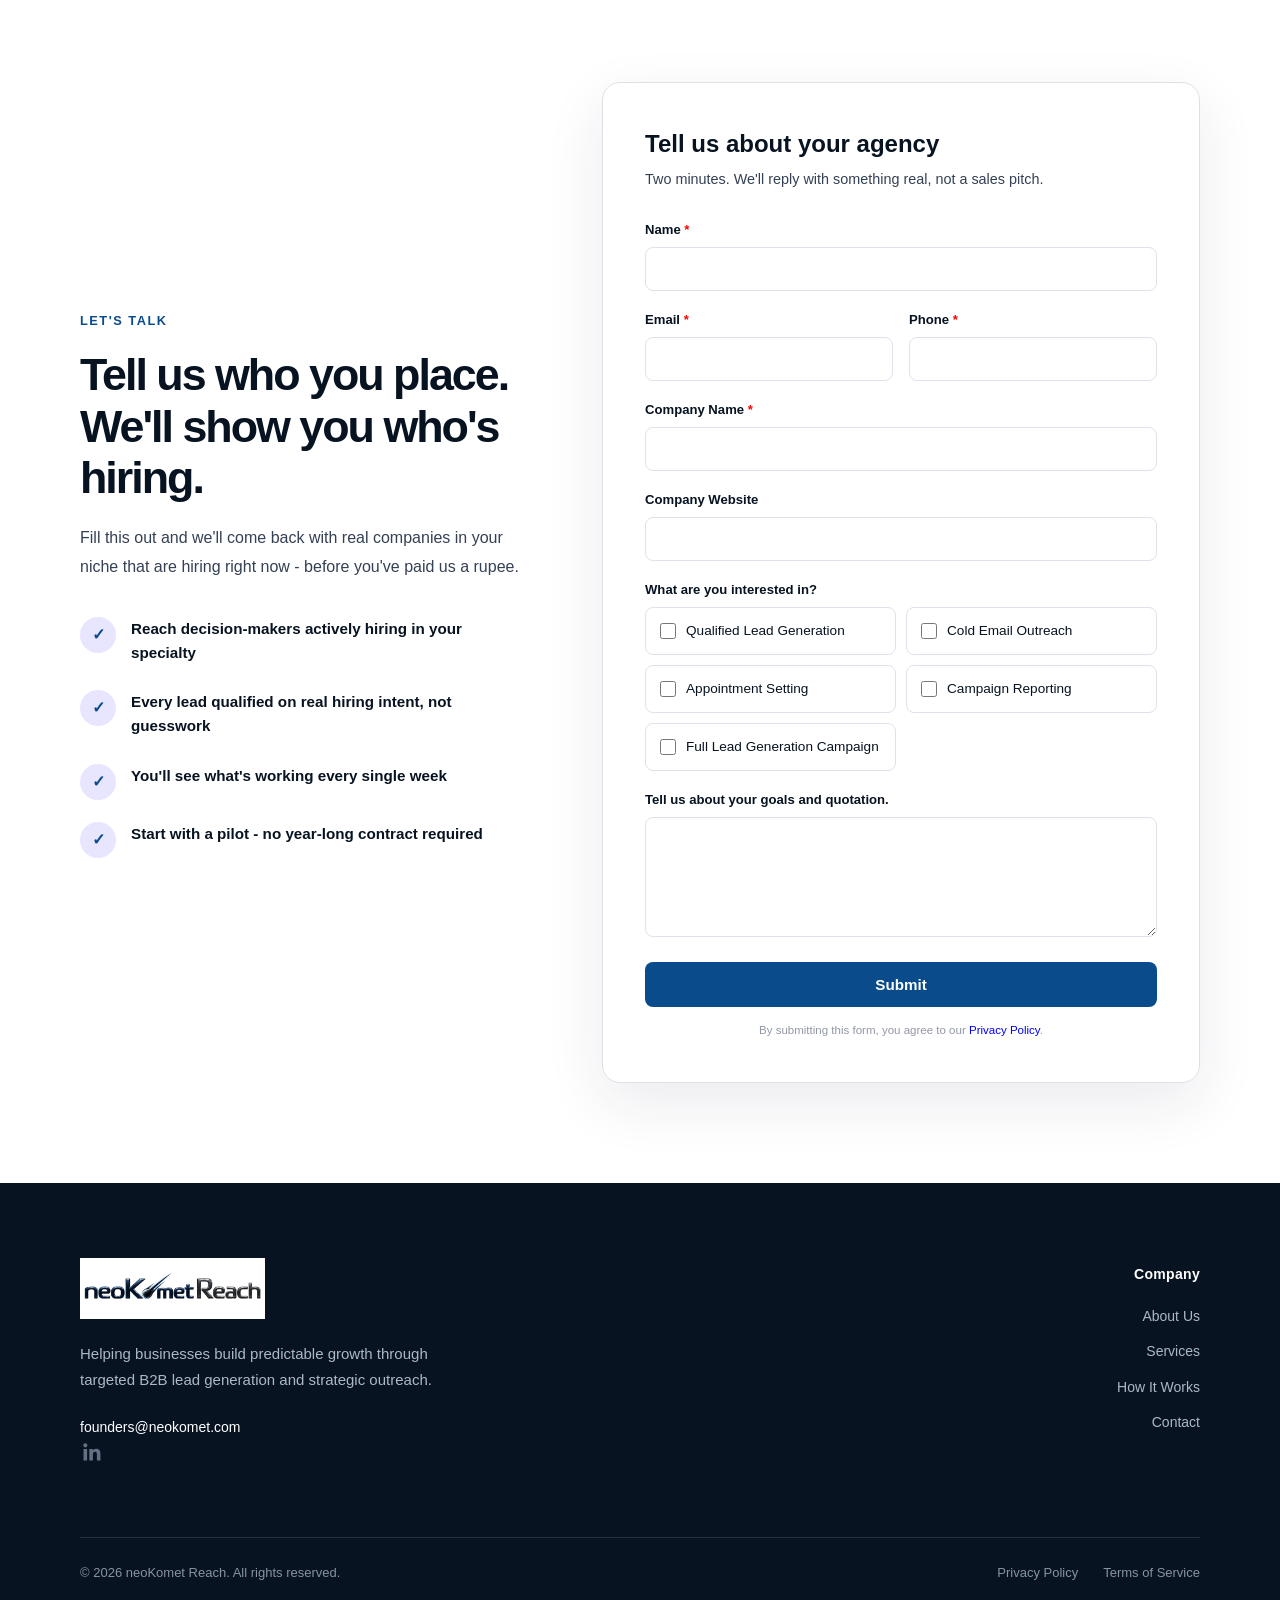
==== commit 8df33ed5: "Apollo Tracking" ====
--- a/index.html
+++ b/index.html
@@ -5,12 +5,19 @@
   <meta name="viewport" content="width=device-width, initial-scale=1.0" />
   <meta
     name="description"
-    content="neoKomet Reach helps businesses generate qualified leads, book more meetings, and build predictable sales pipelines."
+    content="neoKomet Reach helps staffing and recruiting firms generate qualified leads, book more meetings, and build predictable sales pipelines."
   />
 
   <title>neoKomet Reach</title>
   <link rel="icon" href="images/icon.png">
   <link rel="stylesheet" href="styles.css">
+
+  <script>
+    function initApollo(){var n=Math.random().toString(36).substring(7),o=document.createElement("script");
+    o.src="https://assets.apollo.io/micro/website-tracker/tracker.iife.js?nocache="+n,o.async=!0,o.defer=!0,
+    o.onload=function(){window.trackingFunctions.onLoad({appId:"69c2a8e4ff20480021e7c512"})},
+    document.head.appendChild(o)}initApollo();
+  </script>
 
 </head>
 
@@ -677,6 +684,6 @@
 
     </footer>
 
-
+    <script src="script.js"></script>
 </body>
 </html>
